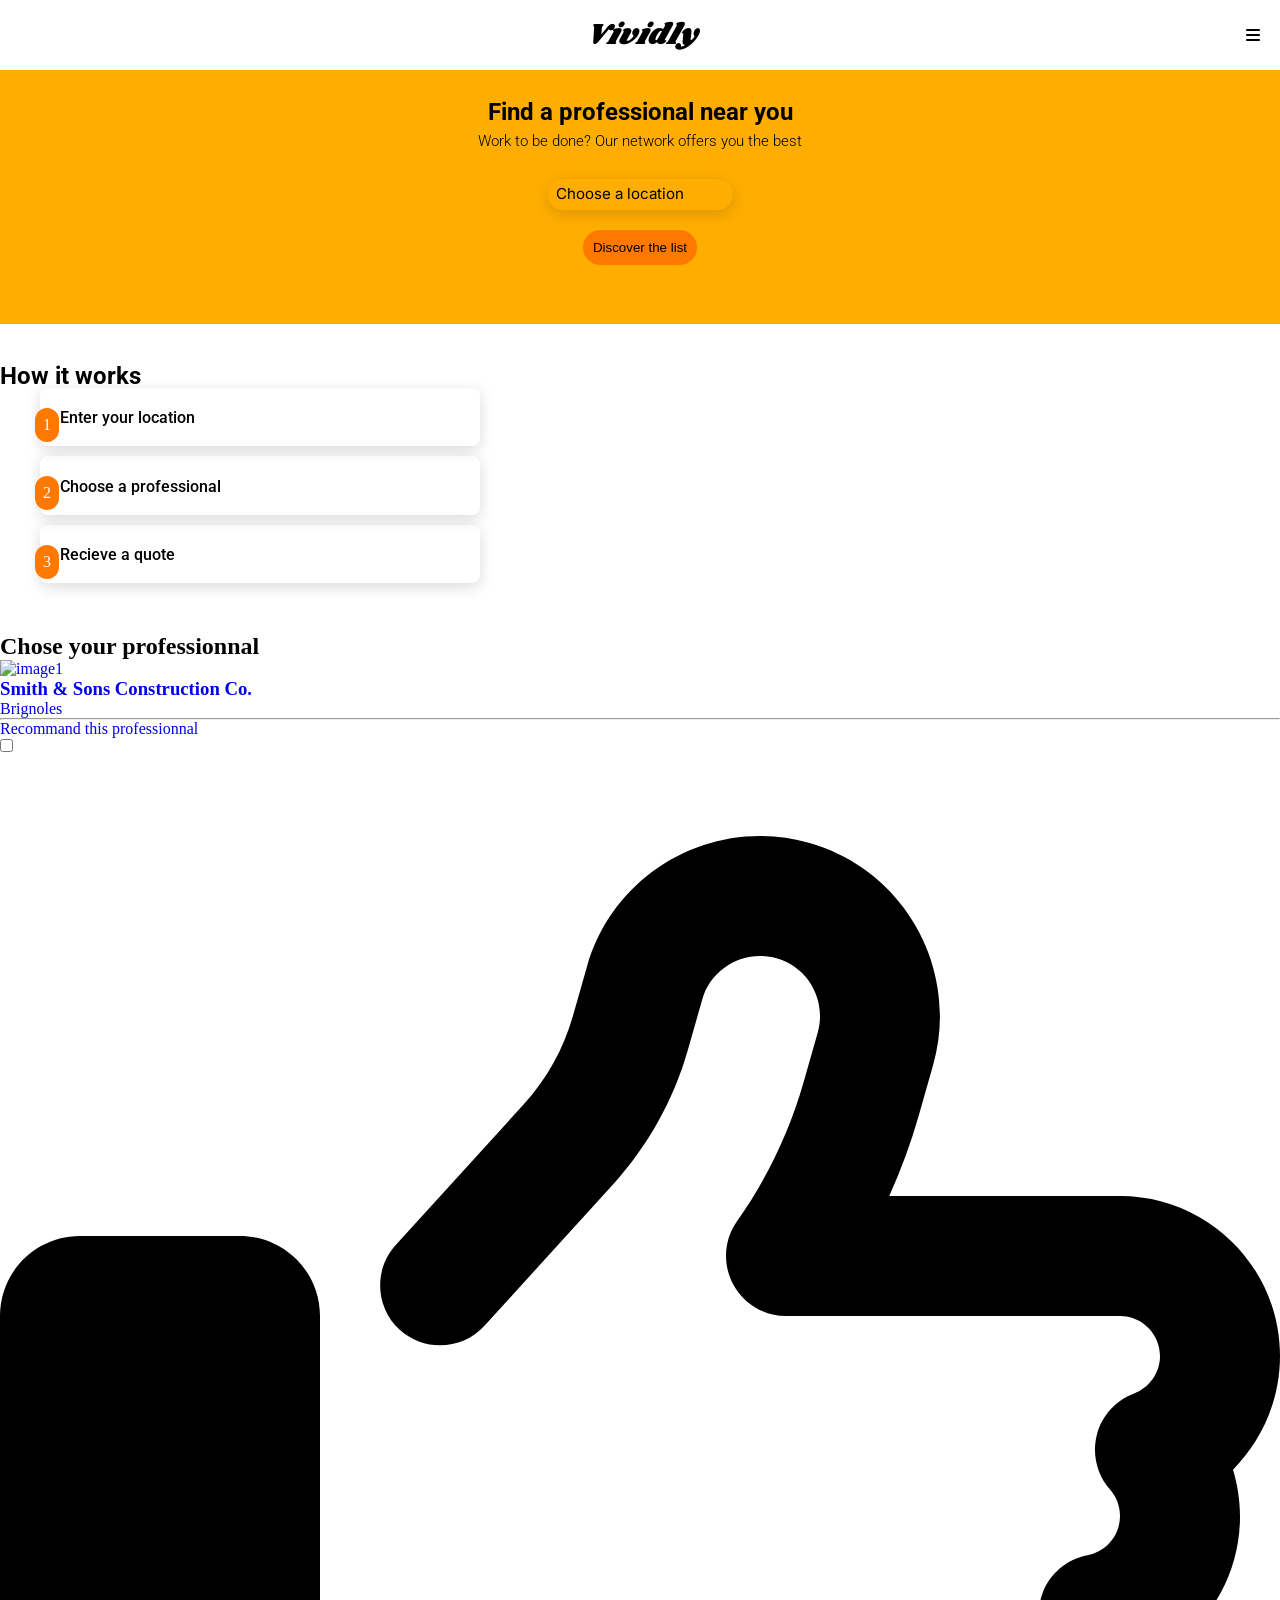
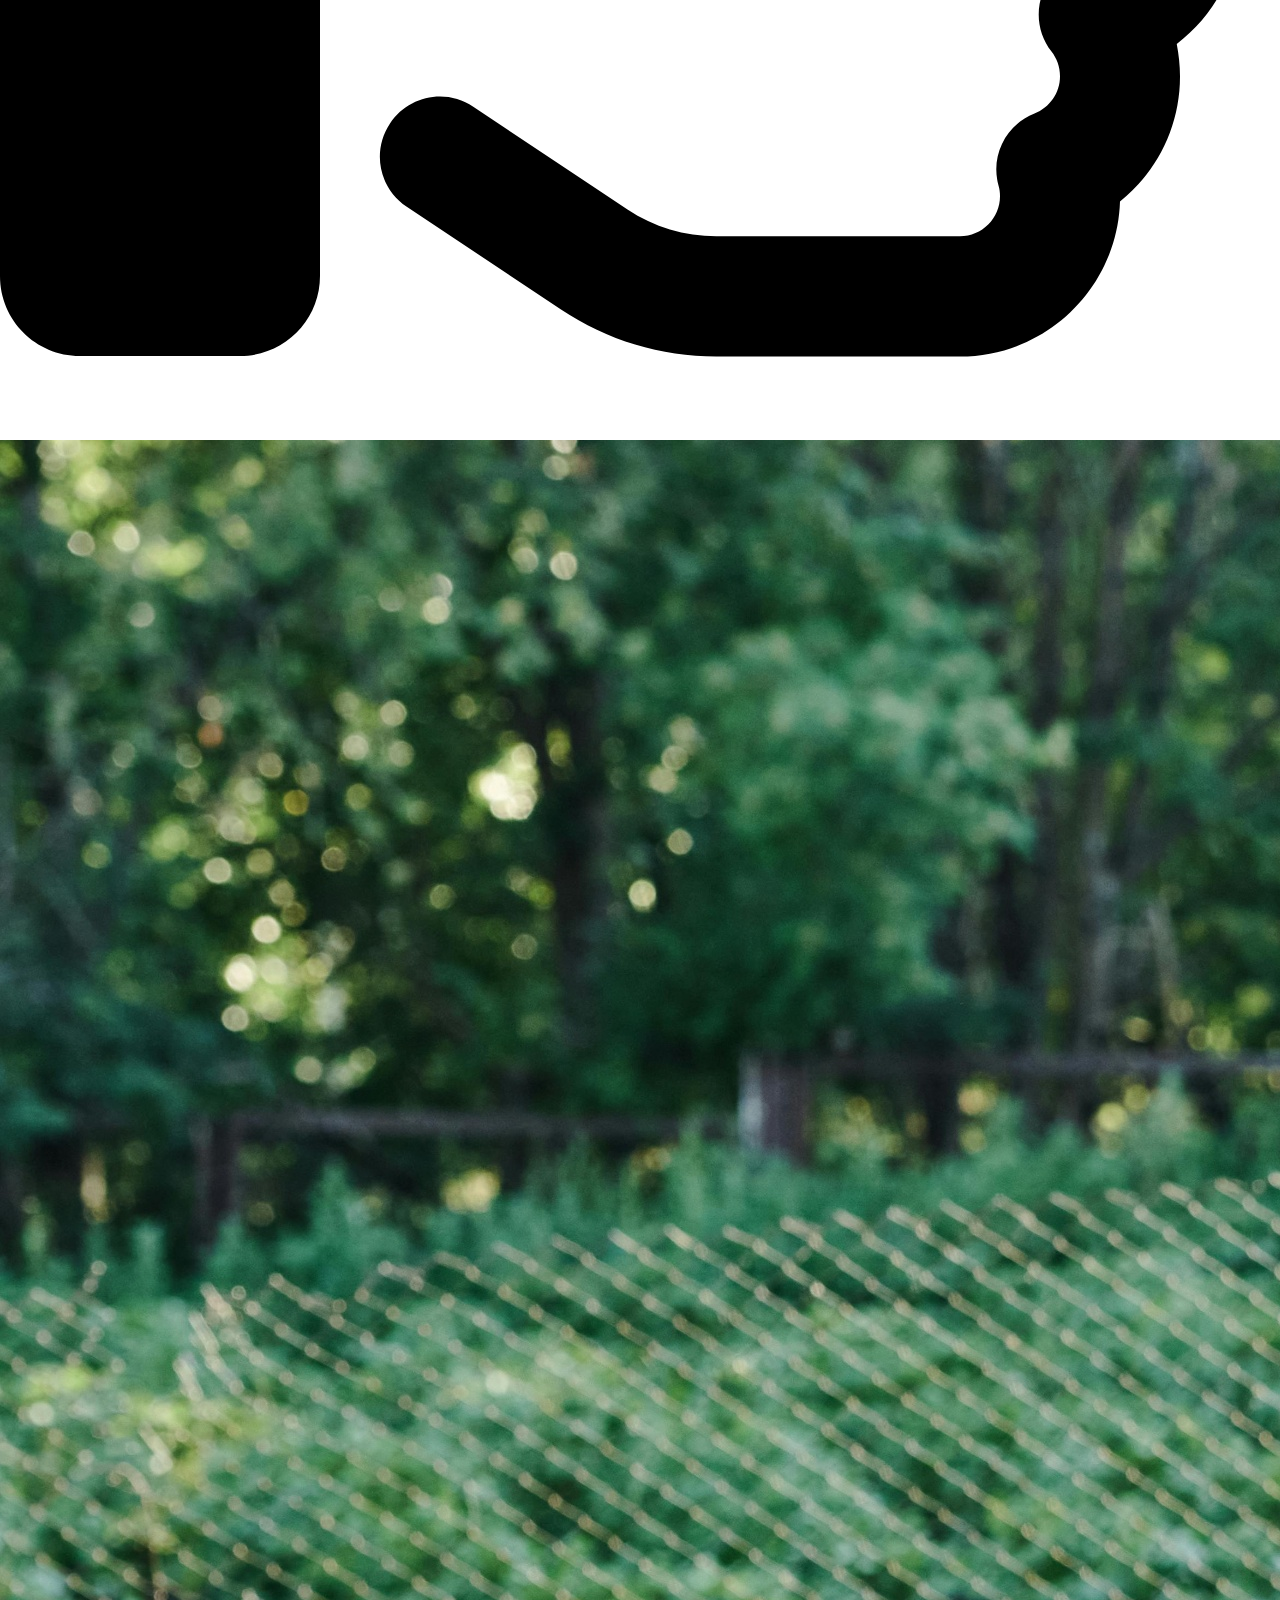
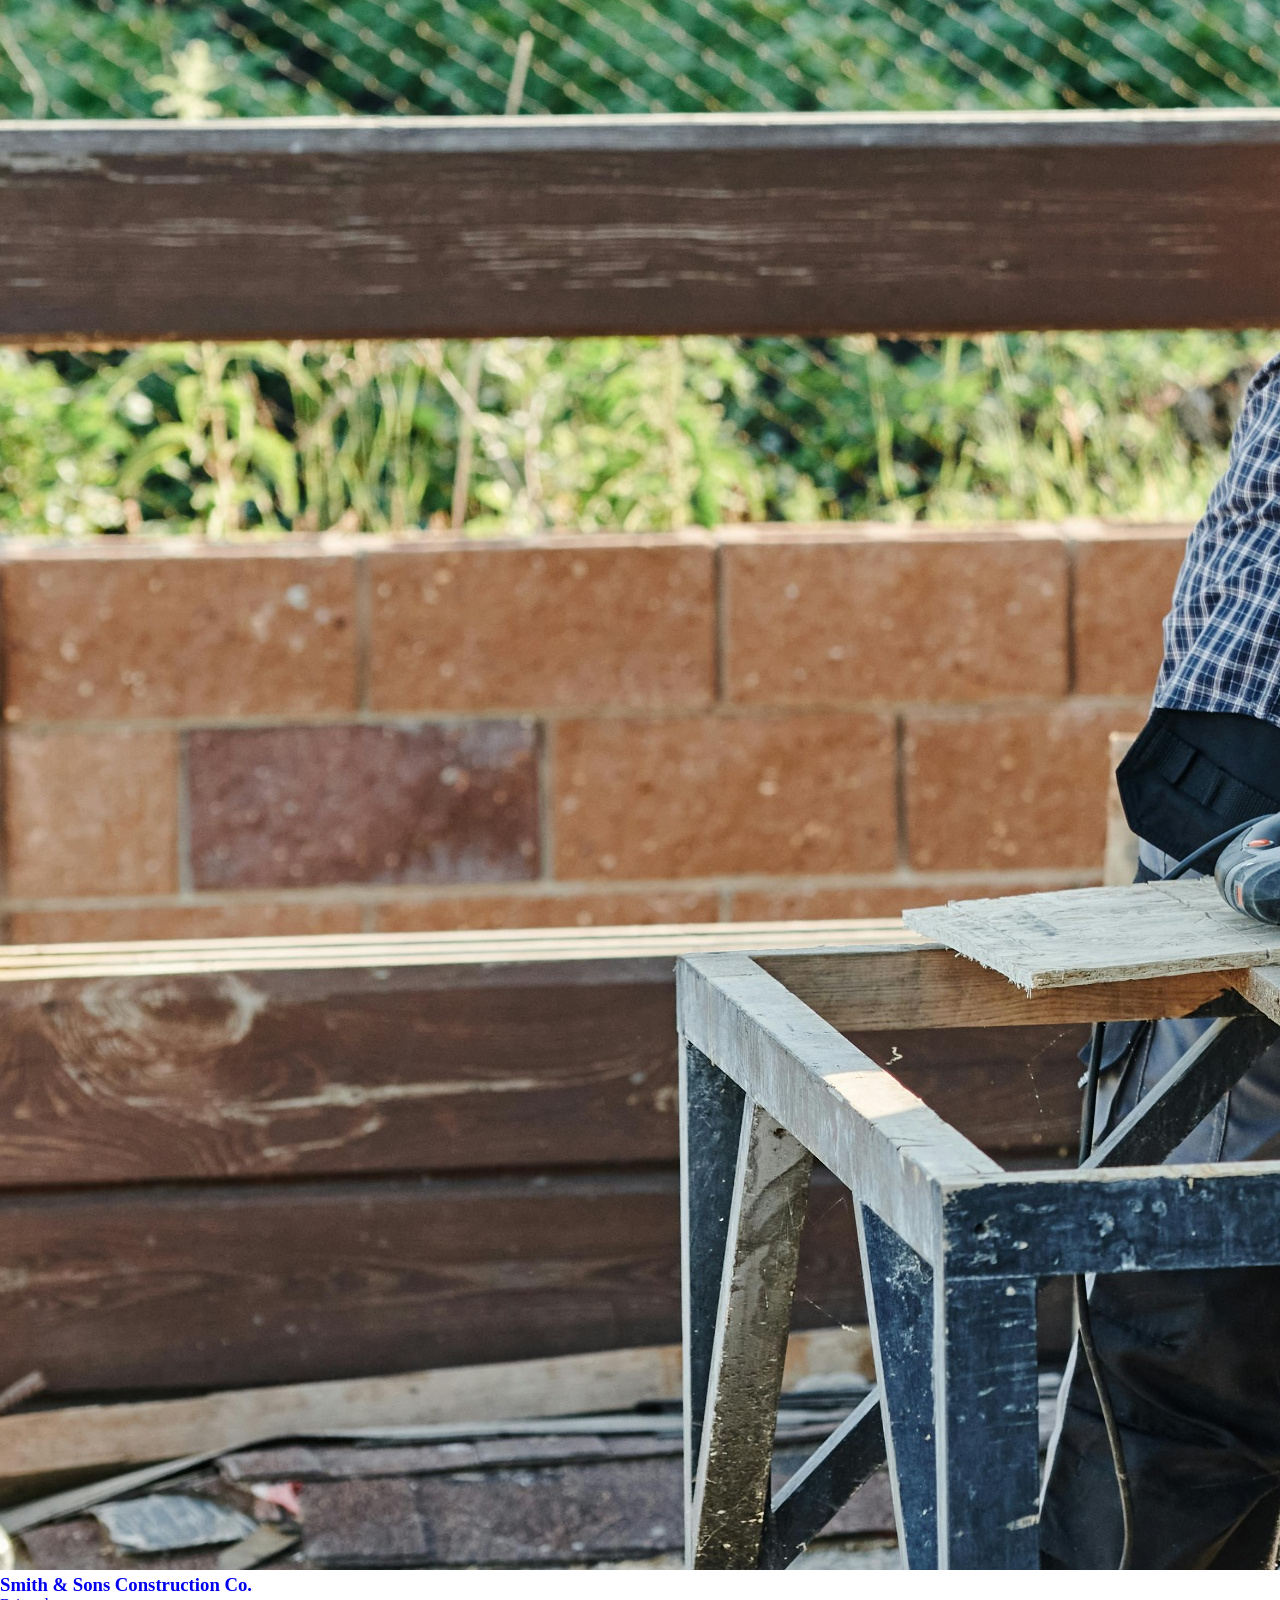
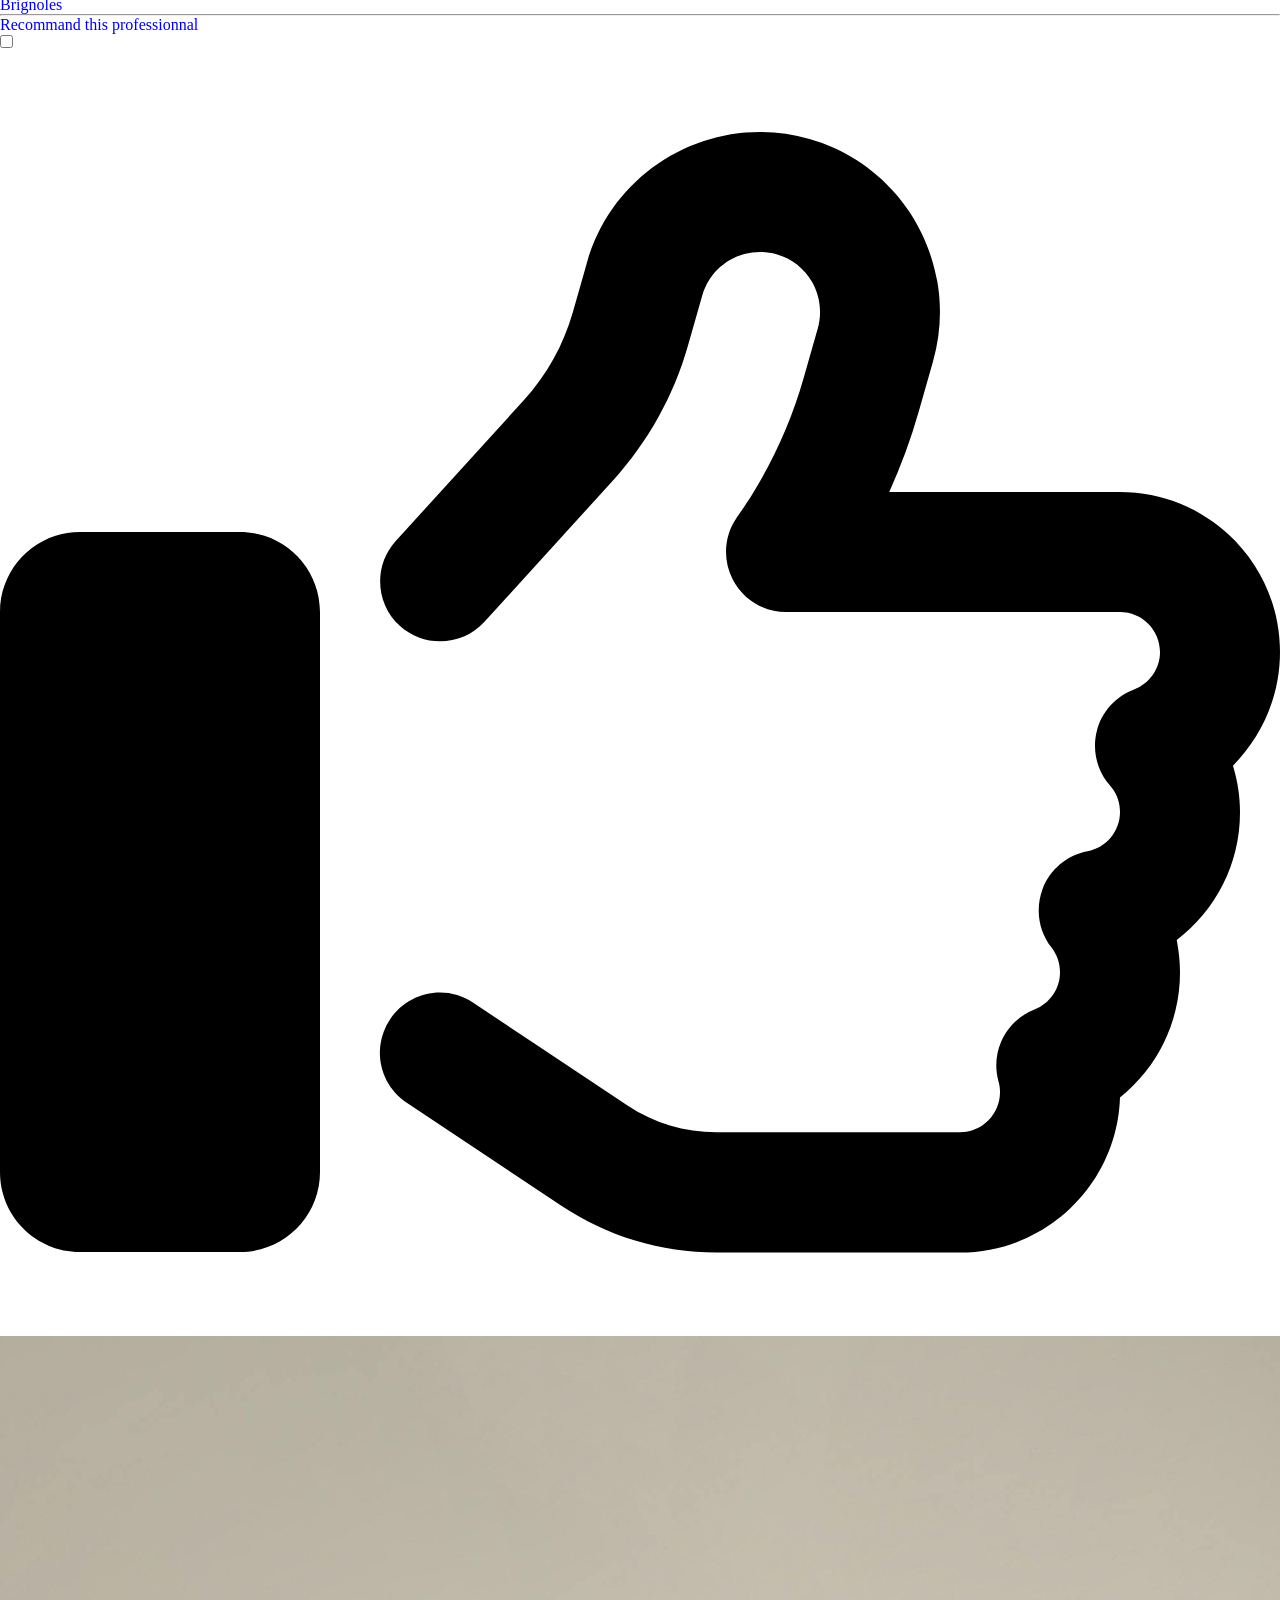
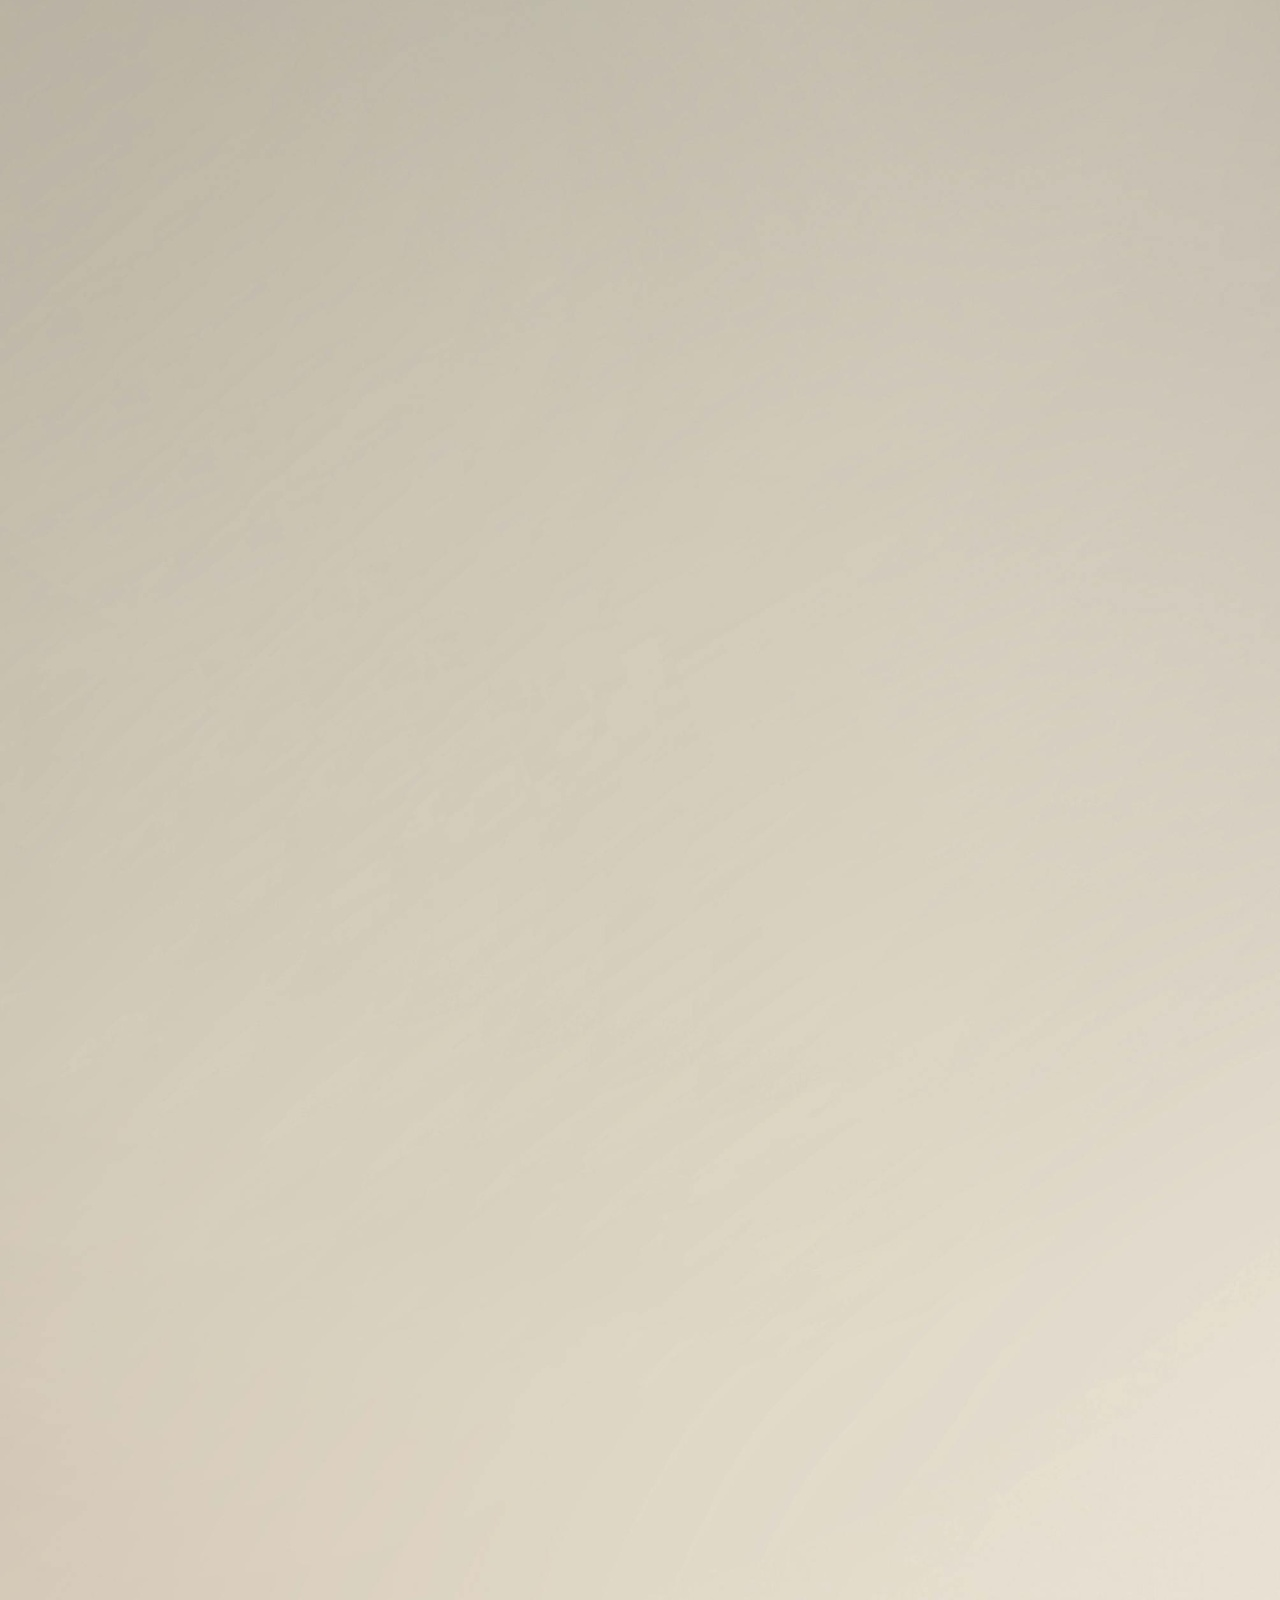
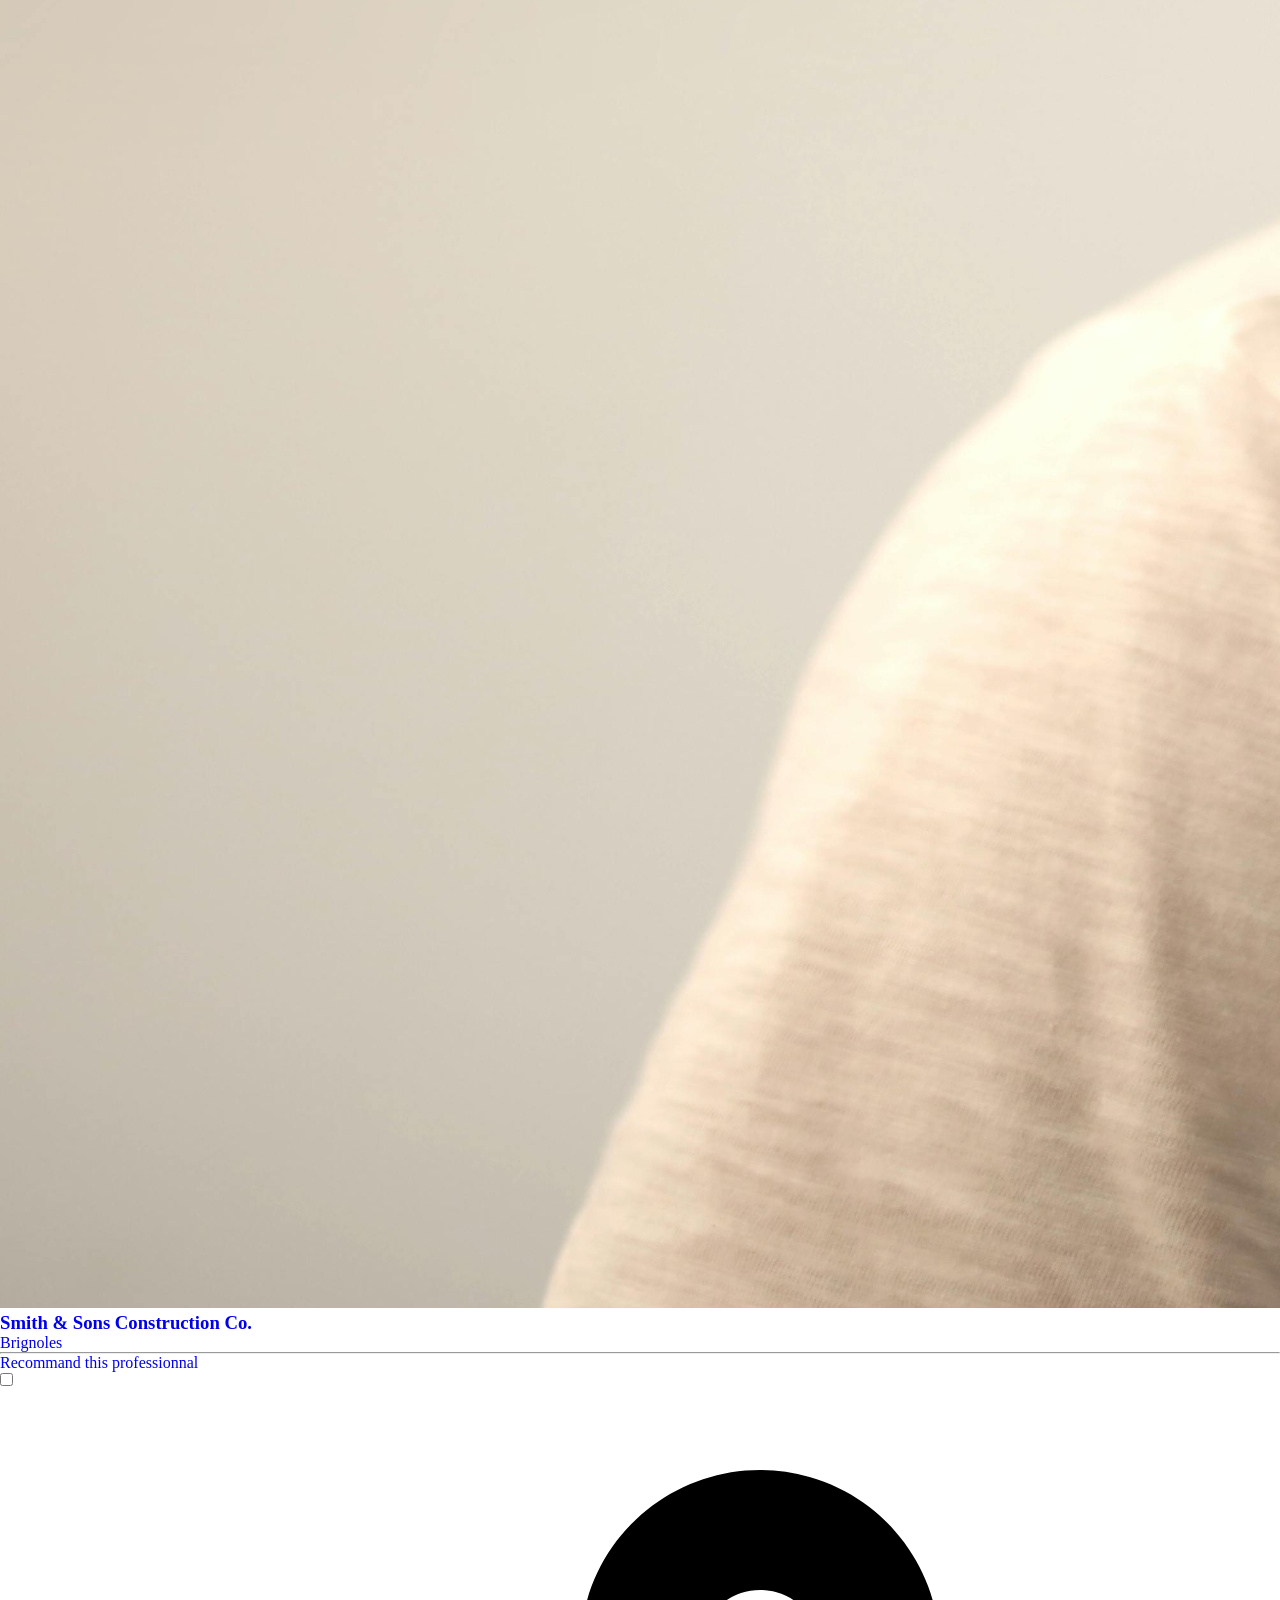
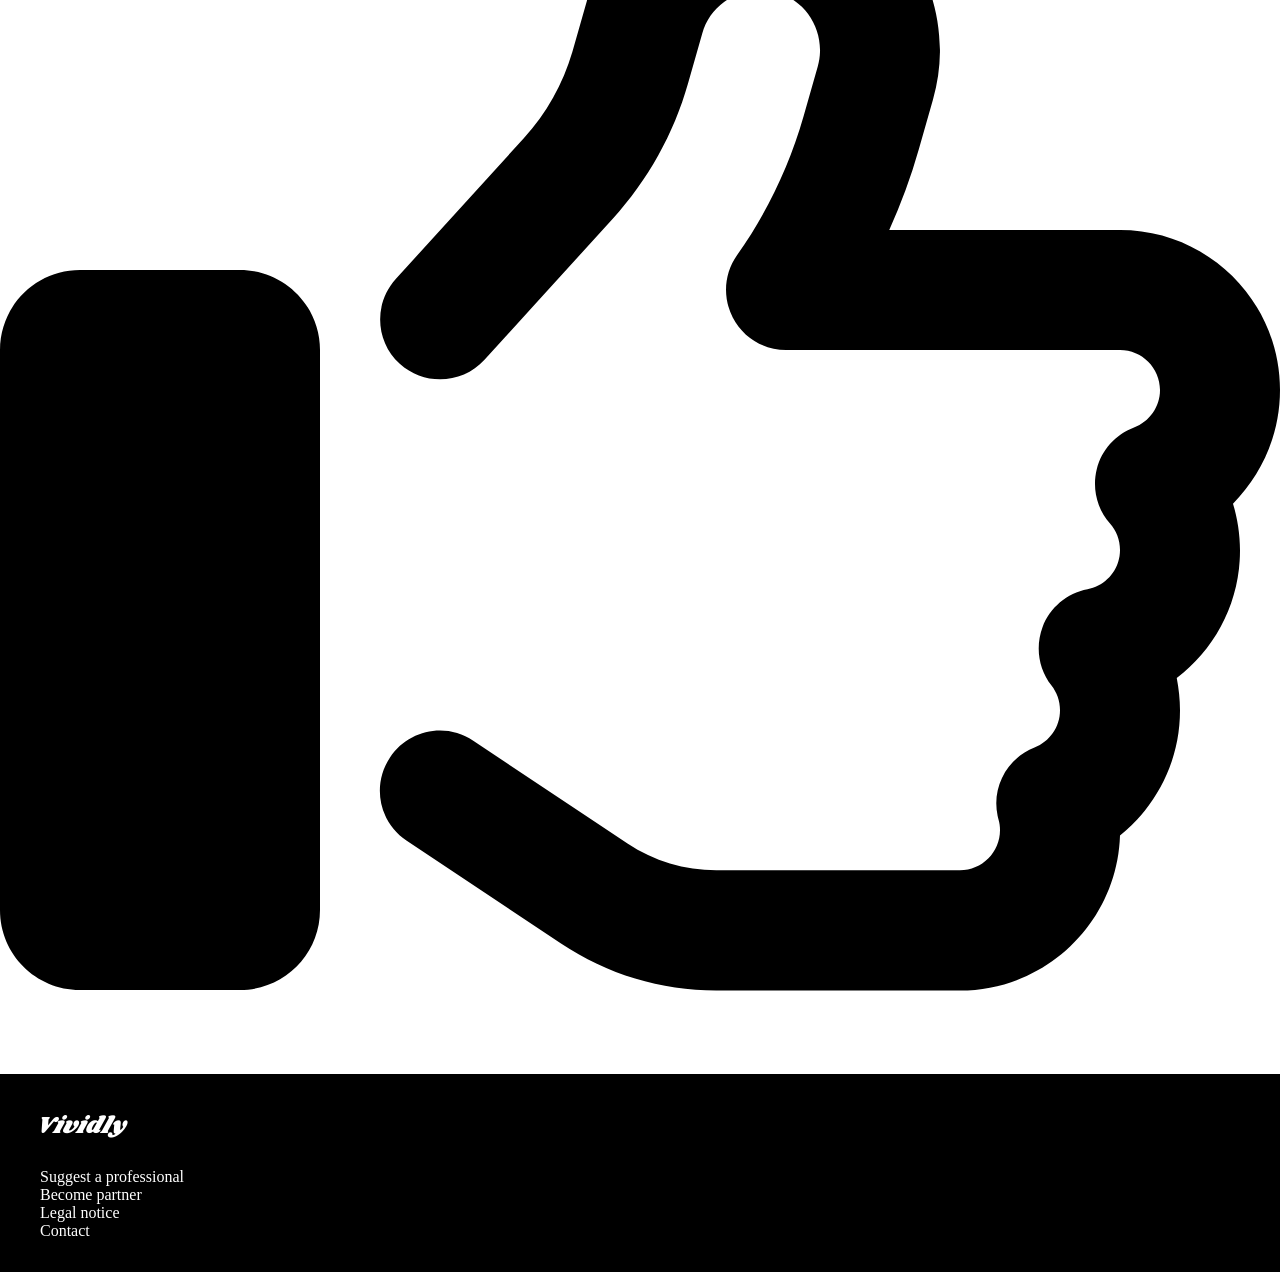
==== index.html @ f51388f3 "fix:sec3 like" ====
<!DOCTYPE html>
<html lang="en">
<head>
    <meta charset="UTF-8">
    <meta name="viewport" content="width=device-width, initial-scale=1.0">
    <title>Document</title>
    <link rel="stylesheet" href="css/style.css">
    <link rel="preconnect" href="https://fonts.googleapis.com">
    <link rel="preconnect" href="https://fonts.gstatic.com" crossorigin>
    <link href="https://fonts.googleapis.com/css2?family=Montserrat:ital,wght@0,100..900;1,100..900&family=Open+Sans:ital,wght@0,300..800;1,300..800&family=Shrikhand&family=Zen+Dots&display=swap" rel="stylesheet">
    <link rel="preconnect" href="https://fonts.googleapis.com">
    <link rel="preconnect" href="https://fonts.gstatic.com" crossorigin>
    <link href="https://fonts.googleapis.com/css2?family=Montserrat:ital,wght@0,100..900;1,100..900&family=Open+Sans:ital,wght@0,300..800;1,300..800&family=Roboto:ital,wght@0,100..900;1,100..900&family=Shrikhand&family=Zen+Dots&display=swap" rel="stylesheet">
    <link rel="preconnect" href="https://fonts.googleapis.com">
    <link rel="preconnect" href="https://fonts.gstatic.com" crossorigin>
    <link href="https://fonts.googleapis.com/css2?family=Inter:ital,opsz,wght@0,14..32,100..900;1,14..32,100..900&family=Montserrat:ital,wght@0,100..900;1,100..900&family=Open+Sans:ital,wght@0,300..800;1,300..800&family=Roboto:ital,wght@0,100..900;1,100..900&family=Shrikhand&family=Zen+Dots&display=swap" rel="stylesheet">
    <link rel="stylesheet" href="https://cdnjs.cloudflare.com/ajax/libs/font-awesome/6.5.0/css/all.min.css">
</head>
<body>
    <header>
        <i id="cookie" class="fa-solid fa-cookie"></i>
        <a href="/">
            <p class="header0">Vividly</p>
        </a>
        <i id="burgerMenu" class="fa-solid fa-bars"></i>
    </header>
    <main>
        <section id="section1">
            <div>
                <h2>Find a professional near you</h2>
                <p>Work to be done? Our network offers you the best</p>
                <form action="#">
                       <input type="text" placeholder="Choose a location">
                       <button type="submit">Discover the list</button>
                </form>
            </div>
        </section>
        <section id="section2">
            <h2>How it works</h2>
            <ul>
                <li><span><p>1</p></span> <a href="#"> Enter your location</a></li>             
                <li><span><p>2</p></span> <a href="#"> Choose a professional</a></li>
                <li><span><p>3</p></span> <a href="#"> Recieve a quote</a></li>
            </ul>

        </section>
        <section id="section3">
            <h2>Chose your professionnal</h2>
            <article>
                <a href="#">
                <img src="img/img1sec2.jpg" alt="image1">
                <h3>Smith & Sons Construction Co.</h3>
                <p>Brignoles</p>
                <hr>
                <form action="#">
                    <p>Recommand this professionnal</p>
                    <input type="checkbox" name="like" id="like">
                    <label for="like">
                        <img src="img/like1.svg" alt="like1">
                    </label>
                </form>
                </a>
            </article>
            <article>
                <a href="#">
                <img src="img/img2sec2.jpg" alt="image2">
                <h3>Smith & Sons Construction Co.</h3>
                <p>Brignoles</p>
                <hr>
                <form action="#">
                    <p>Recommand this professionnal</p>
                    <input type="checkbox" name="like" id="like">
                    <label for="like">
                        <img src="img/like1.svg" alt="like1">
                    </label>
                </form>
                </a>
            </article>
            <article>
                <a href="#">
                <img src="img/img3sec2.jpg" alt="image3">
                <h3>Smith & Sons Construction Co.</h3>
                <p>Brignoles</p>
                <hr>
                <form action="#">
                    <p>Recommand this professionnal</p>
                    <input type="checkbox" name="like" id="like">
                    <label for="like">
                        <img src="img/like1.svg" alt="like1">
                    </label>
                </form>

                </a>

            </article>


        </section>

    </main>
    <footer>
        <div>    
            <h2 class="header1">Vividly</h2>
            <ul>
               <li><a href="#">Suggest a professional</a></li>
               <li><a href="#">Become partner</a></li>
               <li><a href="#">Legal notice</a></li>
               <li><a href="#">Contact</a></li>
            </ul>
        </div>
    </footer>

</body>
</html>
---- css/style.css ----
*{
    margin: 0;
}
:root{
   ---color1: #252525 ;
   ---color2: #ff7800 ;
   ---color3:#ffae00 ;
   ---color4:#000;
   ---color5:#fff;
}
body{
    max-width:1440px ;
    margin: auto;
}

a{
    text-decoration: none;
}
a:hover{
    transition: all 0.5s ease-in-out;
    color: var(---color2);
    box-shadow: 0 0 4px rgba(0, 0, 0, 0.15);
}
li{
    list-style: none;
}
button{
    align-items: center;
    background-color:var(---color2);
    border-radius: 20px;
    padding: 10px;
    border-style: none;
    display: block;
    width: fit-content;
    justify-self: center;
    margin-top: 20px;
}

/* HEADER */
 header{
    display: flex;
    justify-content: space-between;
    gap: 50px;
    align-items: center;
    padding: 20px;
  
} 
 #cookie{
    color: white;
    cursor: default;
} 
.header0{
    font-family: "Shrikhand", sans-serif;
    font-weight: 400;
    font-style: Italic;
    font-size: 30px;
    line-height: 100%;
    letter-spacing: 0%;
    text-align: center;
    vertical-align: middle;
    list-style: none;
    text-align: center;
    color: var(---color4);

}

#burgerMenu{
    display: block;
}

/* SECTION 1 */
#section1{
    background-color: #ffae00;
    height: 254px;
}
#section1 div{
    padding: 30px 15px;
}
#section1 h2{
    font-family: "Roboto", sans-serif;
    font-weight: 700;
    font-style: Bold;
    font-size: 24px;
    line-height: 100%;
    letter-spacing: 0%;
    text-align: center;
    vertical-align: middle;

}
#section1 p{
    font-family: "Roboto", sans-serif;
    font-weight: 300;
    font-style: Light;
    font-size: 15px;
    line-height: 100%;
    letter-spacing: 0%;
    text-align: center;
    vertical-align: middle;
    padding-top: 10px;
    padding-bottom: 10px;

}
#section1 form{
    display: flex;
    flex-direction: column;
    align-items: center;
}
#section1 input{
    background-color:var(---color3);
    border-radius:20px ;
    border: 1px solid;
    box-shadow:0px 4px 15px rgba(0, 0, 0, 0.15);
    padding: 8px;
    border-style: none;
    max-width: 500px;
    justify-content: center;
    margin-top: 20px;
    width: stretch;
  
}
::placeholder{
    font-family: "Inter", sans-serif;
    font-size: 15.13px;
    line-height: 100%;
    letter-spacing: 0%;
    vertical-align: middle;
    color: var(---color4);
  

}

/* SECTION 2 */
#section2{
    width: 100%;
    max-width: 1440px;
    margin: auto;
    /* height: 271px; */
}
#section2 h2{
    font-family: "Roboto",sans-serif;
    font-weight: 700;
    font-style: Bold;
    font-size: 24px;
    line-height: 100%;
    letter-spacing: 0%;
    vertical-align: middle;
    padding-top: 40px;

}

#section2 li{
     max-width: 400px;
    margin-bottom: 10px;
    box-shadow:0px 4px 15px rgba(0, 0, 0, 0.15) ;
    border-style: none;
    border-radius: 8px;
    padding: 20px;
    width: 100%;
}
#section2 ul{
      padding-bottom: 40px;
}
#section2 a{
    position: relative;
    border-color: var(---color5);
    color: var(---color4);
    font-family: "Roboto",sans-serif;
    font-weight: 500;
    font-style: Medium;
    font-size: 16px;
    line-height: 100%;
    letter-spacing: 0%;
    vertical-align: middle;

} 
#section2 span{
    position: absolute;
    border-radius: 12.02px;
    border-color: var(---color2);
    background-color: var(---color2);
    color: var(---color5);
    left: 35px;
    padding: 8px;
    font-size: 16px;
}

/* FOOTER */
footer{
    margin: auto;
    background-color: var(---color4);
    height: 198px;

}
footer div{
    align-items: center;
    padding-top: 40px;
}
.header1{
   font-family: "Shrikhand",sans-serif;
    font-weight: 400;
    font-style: Italic;
    font-size: 24px;
    line-height: 100%;
    letter-spacing: 0%;
    vertical-align: middle;
    color: var(---color5);
    padding-left: 35px;
    padding-bottom: 30px;
}
footer div ul li{
    list-style: none;

}

footer div ul li a {
    text-decoration: none;
    color: var(---color5);
    
}
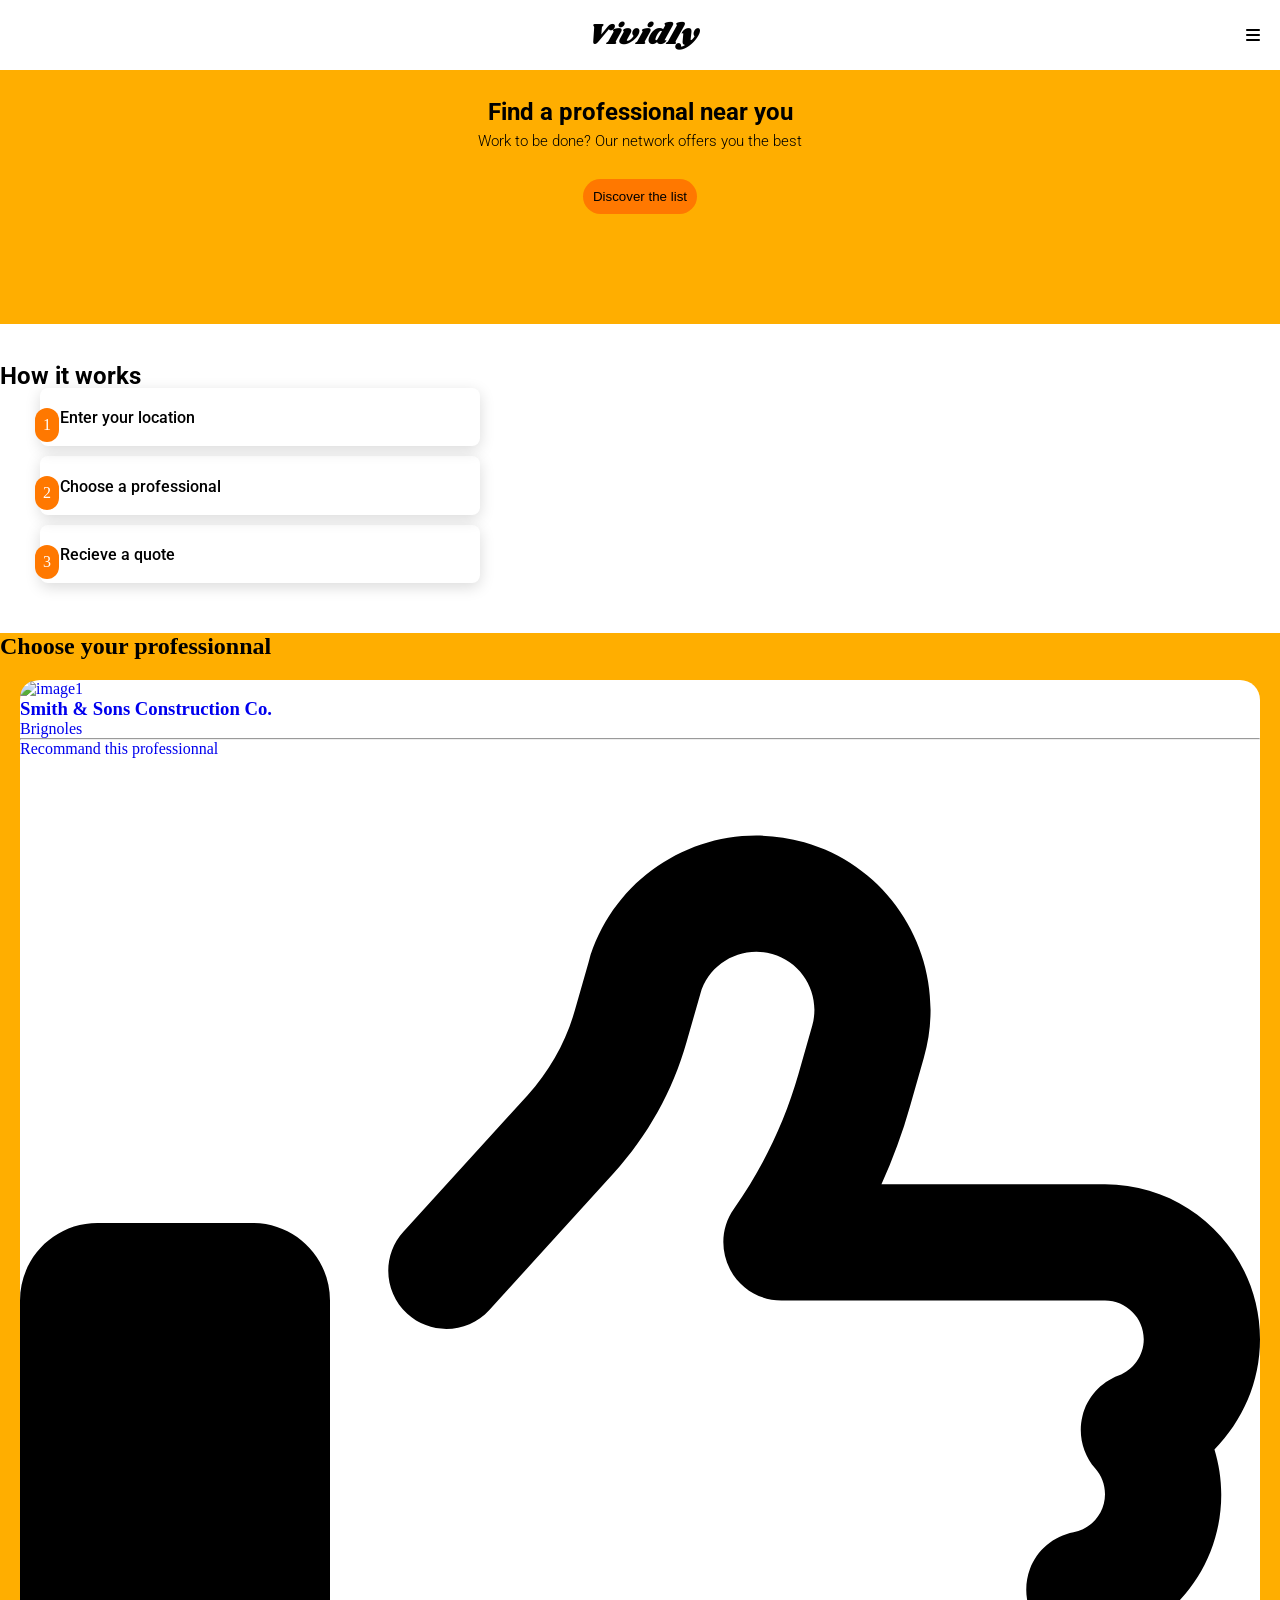
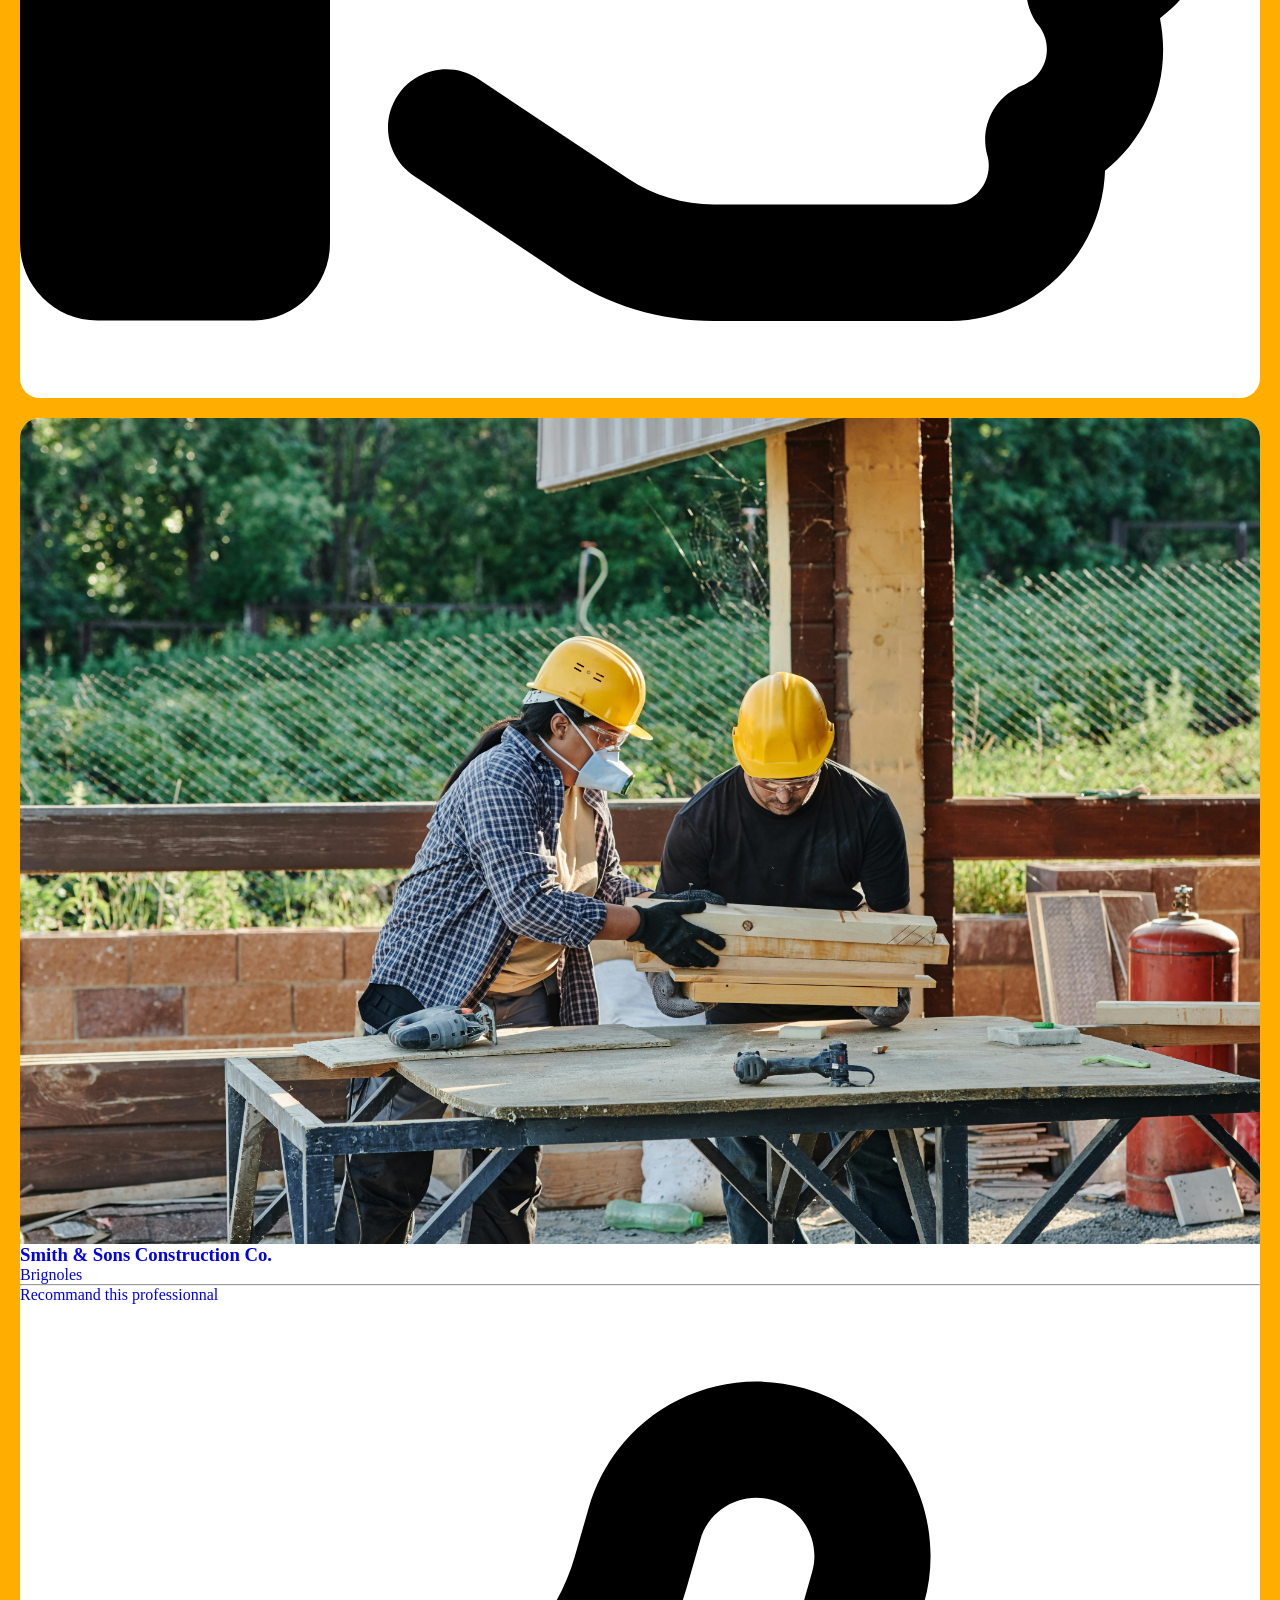
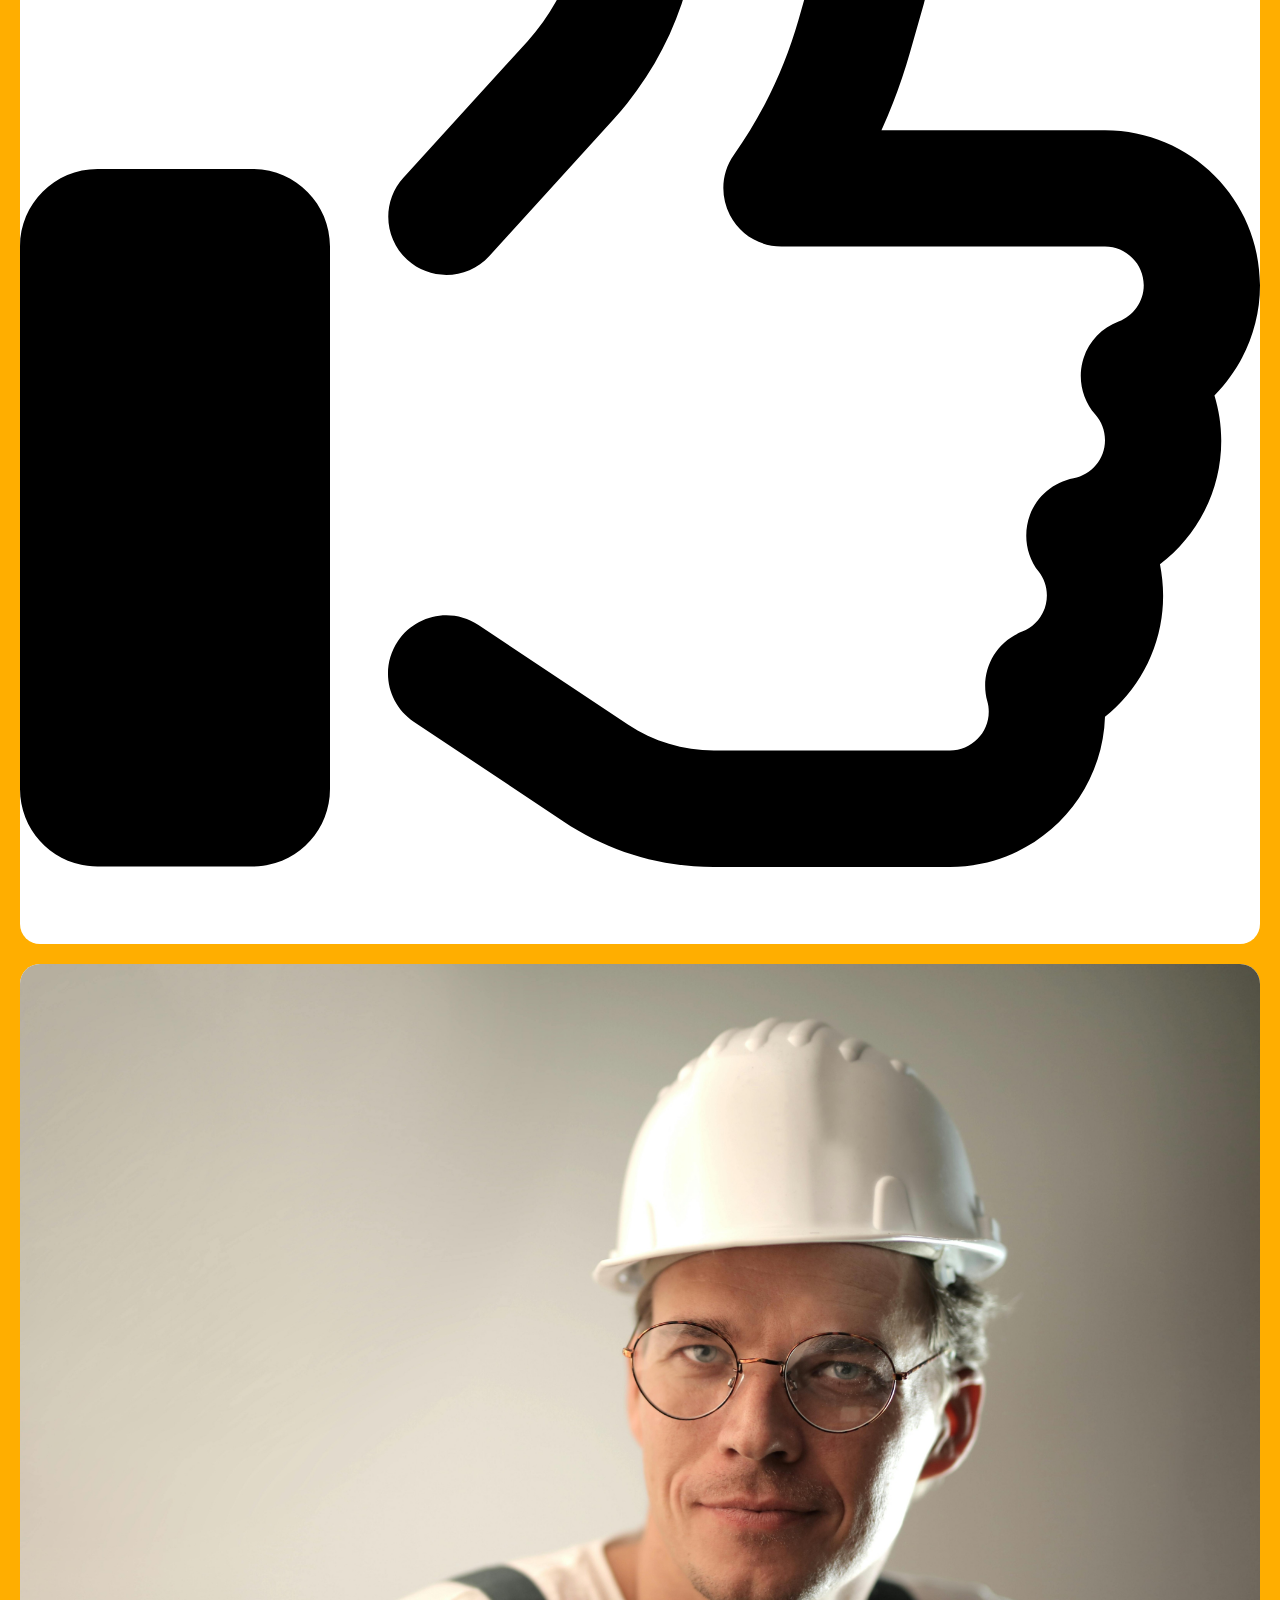
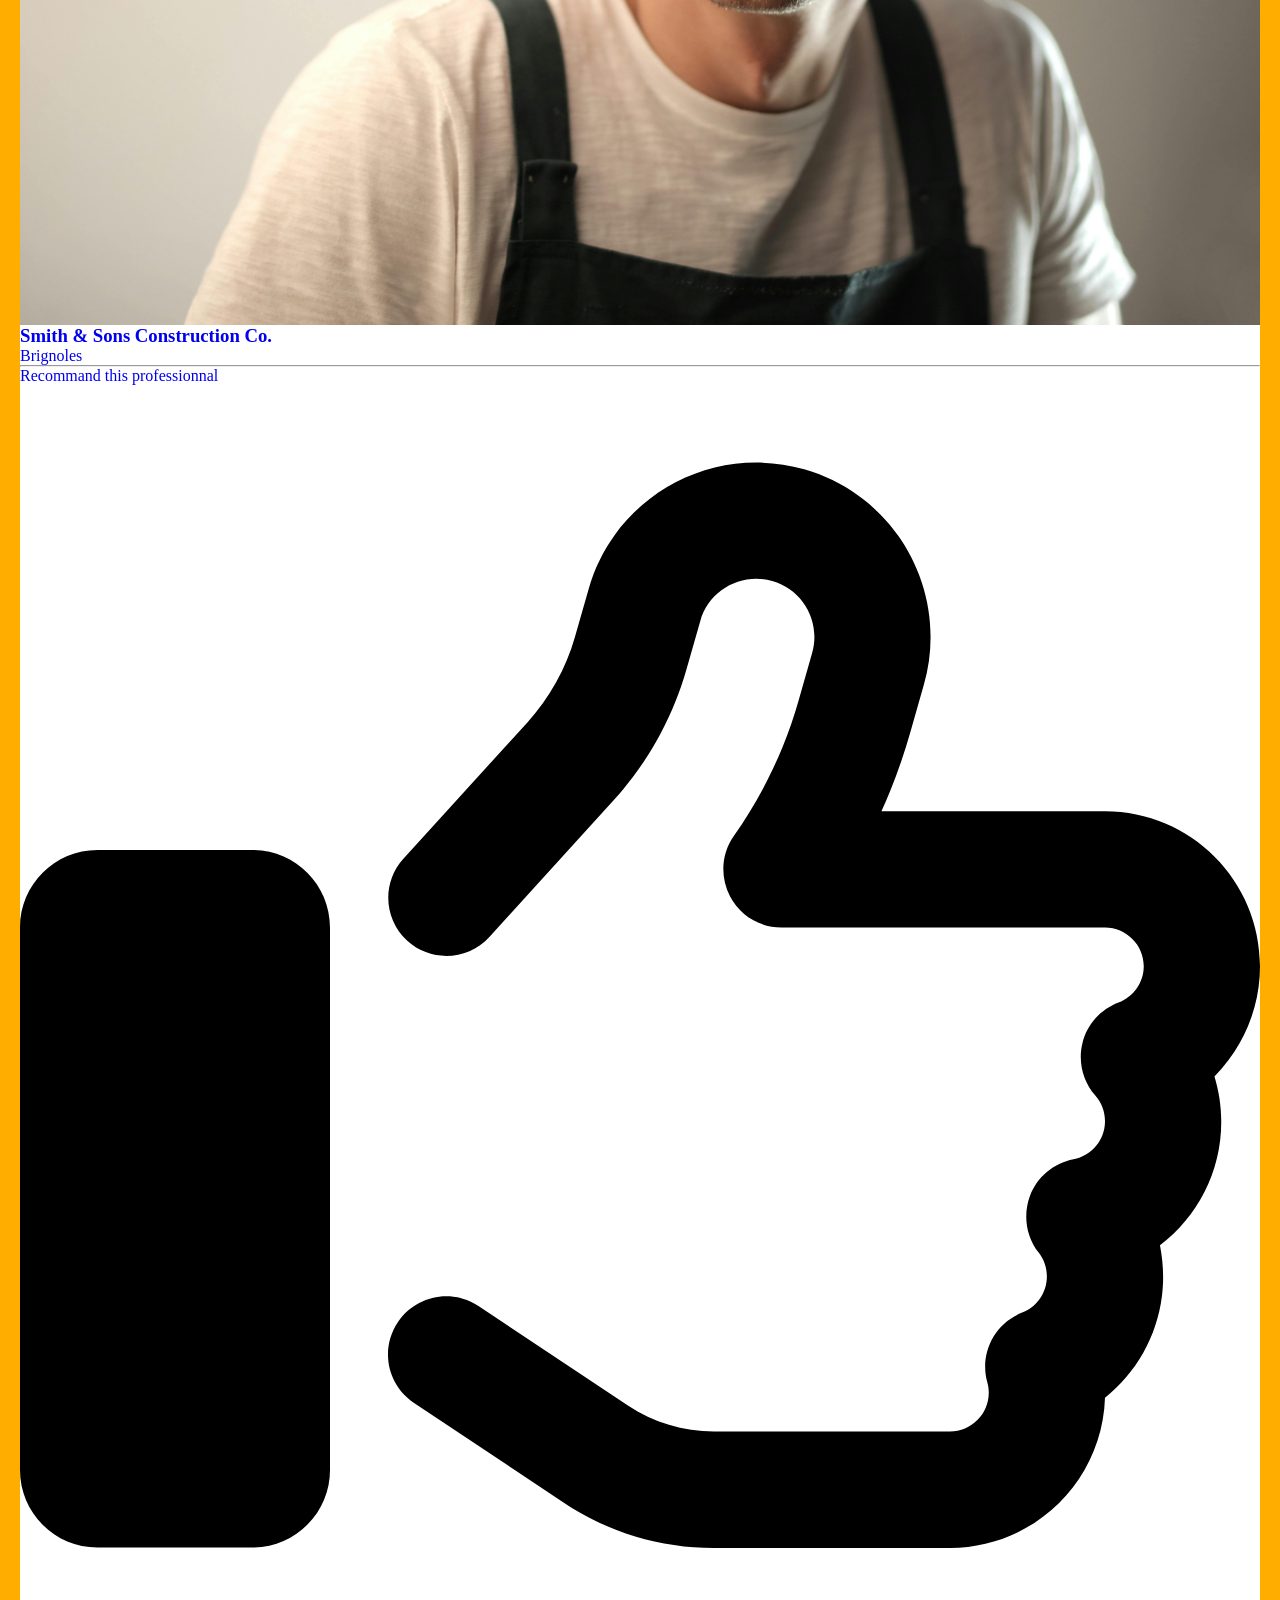
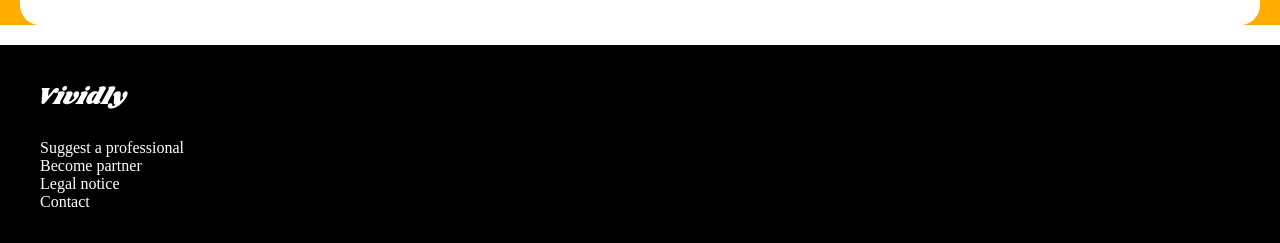
==== commit 5c59d834: "fix: like" ====
--- a/index.html
+++ b/index.html
@@ -45,50 +45,57 @@
 
         </section>
         <section id="section3">
-            <h2>Chose your professionnal</h2>
+            <h2>Choose your professionnal</h2>
             <article>
                 <a href="#">
                 <img src="img/img1sec2.jpg" alt="image1">
-                <h3>Smith & Sons Construction Co.</h3>
-                <p>Brignoles</p>
-                <hr>
-                <form action="#">
-                    <p>Recommand this professionnal</p>
-                    <input type="checkbox" name="like" id="like">
-                    <label for="like">
-                        <img src="img/like1.svg" alt="like1">
-                    </label>
-                </form>
+                <div>
+                    <h3>Smith & Sons Construction Co.</h3>
+                    <p>Brignoles</p>
+                    <hr>
+                    <form action="#">
+                        <p>Recommand this professionnal</p>
+                        <input type="checkbox" name="like" id="like">
+                        <label for="like">
+                            <img src="img/like1.svg" alt="like1">
+                        </label>
+                    </form>
+
+                </div>
                 </a>
             </article>
             <article>
                 <a href="#">
                 <img src="img/img2sec2.jpg" alt="image2">
-                <h3>Smith & Sons Construction Co.</h3>
-                <p>Brignoles</p>
-                <hr>
-                <form action="#">
-                    <p>Recommand this professionnal</p>
-                    <input type="checkbox" name="like" id="like">
-                    <label for="like">
-                        <img src="img/like1.svg" alt="like1">
-                    </label>
-                </form>
+                <div>
+                    <h3>Smith & Sons Construction Co.</h3>
+                    <p>Brignoles</p>
+                    <hr>
+                    <form action="#">
+                        <p>Recommand this professionnal</p>
+                        <input type="checkbox" name="like" id="like">
+                        <label for="like">
+                            <img src="img/like1.svg" alt="like1">
+                        </label>
+                    </form>
+                </div>
                 </a>
             </article>
             <article>
                 <a href="#">
-                <img src="img/img3sec2.jpg" alt="image3">
-                <h3>Smith & Sons Construction Co.</h3>
-                <p>Brignoles</p>
-                <hr>
-                <form action="#">
-                    <p>Recommand this professionnal</p>
-                    <input type="checkbox" name="like" id="like">
-                    <label for="like">
-                        <img src="img/like1.svg" alt="like1">
-                    </label>
-                </form>
+                    <img src="img/img3sec2.jpg" alt="image3">
+                    <div>
+                        <h3>Smith & Sons Construction Co.</h3>
+                        <p>Brignoles</p>
+                        <hr>
+                        <form action="#">
+                            <p>Recommand this professionnal</p>
+                            <input type="checkbox" name="like" id="like">
+                            <label for="like">
+                                <img class="pouce" src="img/like1.svg" alt="like1">
+                            </label>
+                        </form>
+                    </div>
 
                 </a>
 
--- a/css/style.css
+++ b/css/style.css
@@ -184,6 +184,33 @@
     font-size: 16px;
 }
 
+/* SECTION 3 */
+#section3{
+    max-width: 1440px;
+    margin: auto;
+    background-color: var(---color3);
+}
+#section3 article{
+    border-radius: 20px;
+    height: auto;
+    background-color: var(---color5);
+    margin: 20px;
+}
+#section3 img{
+    width: 100%;
+    display: block; 
+    object-fit: cover;
+   border-top-left-radius: 20px;
+   border-top-right-radius:20px
+}
+input{
+    display: none;
+}
+.pouce{
+    width: 20%;
+    height: 20%;
+}
+
 /* FOOTER */
 footer{
     margin: auto;
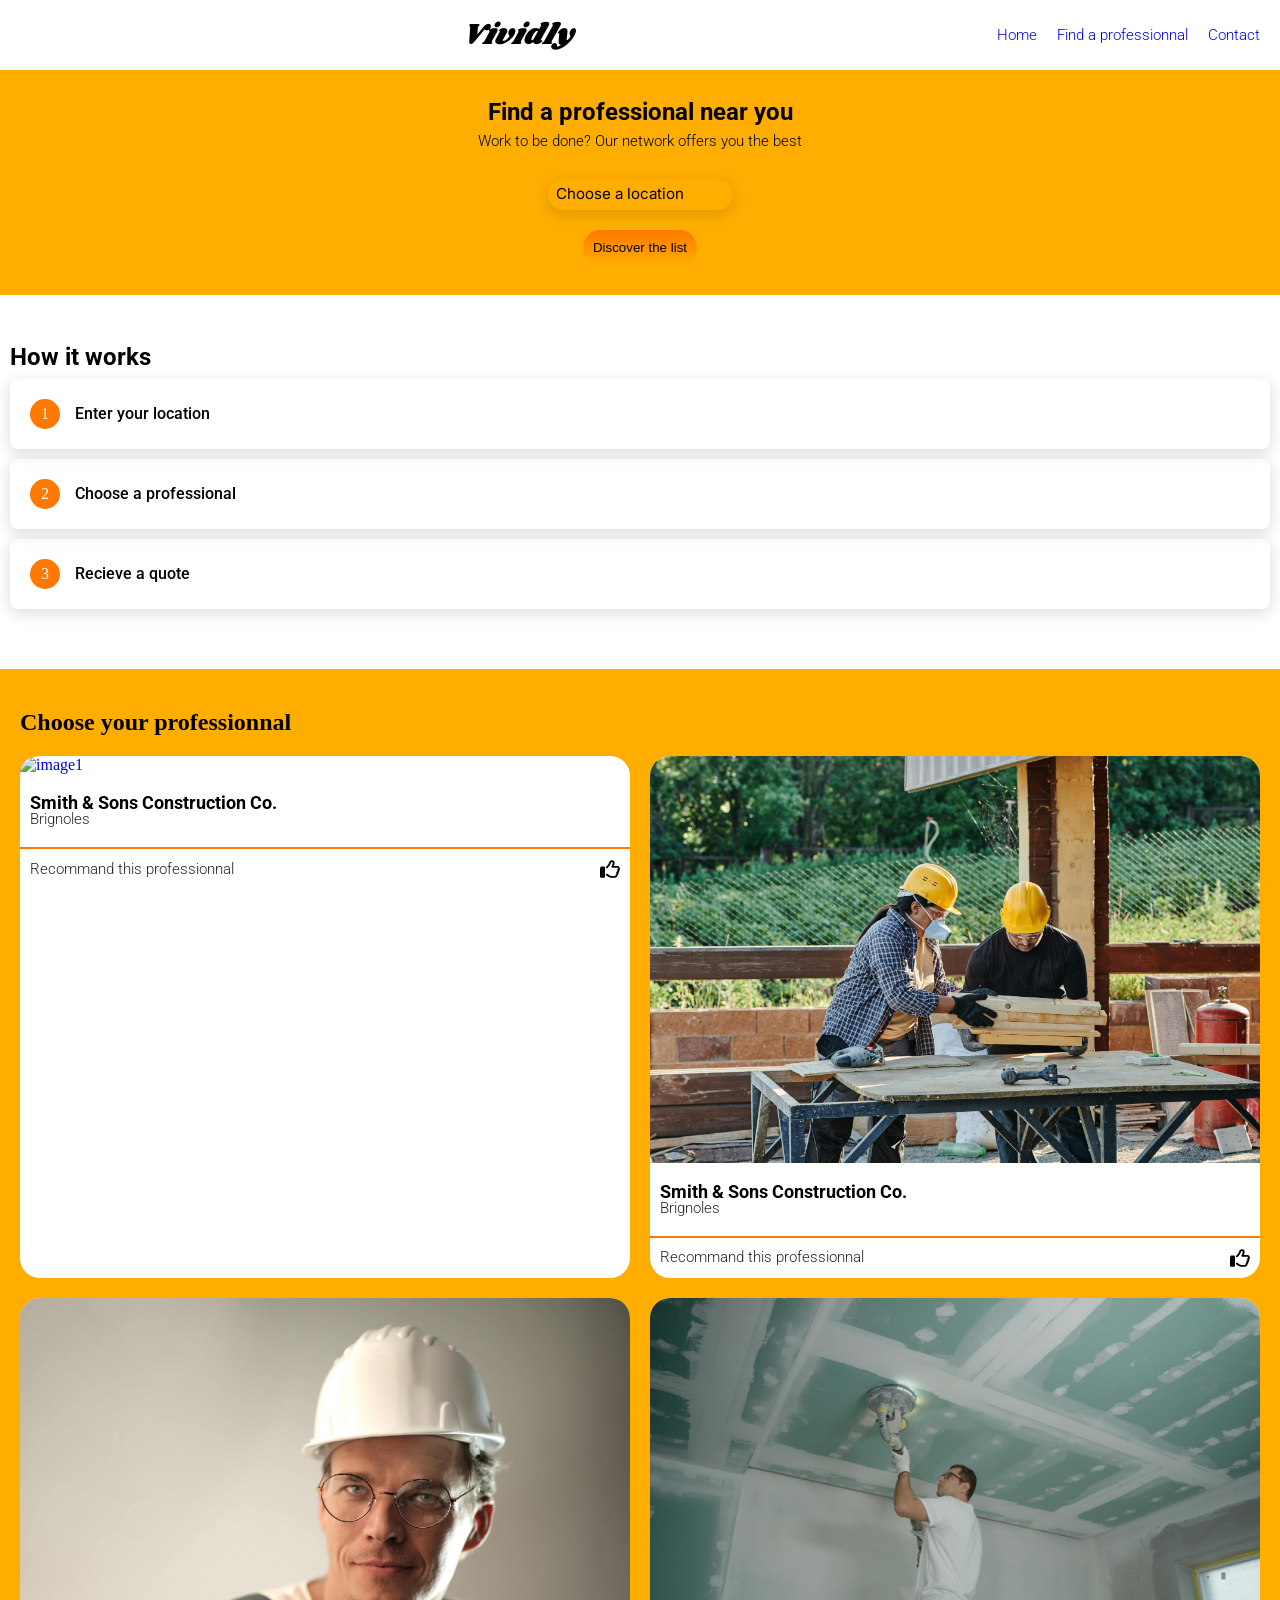
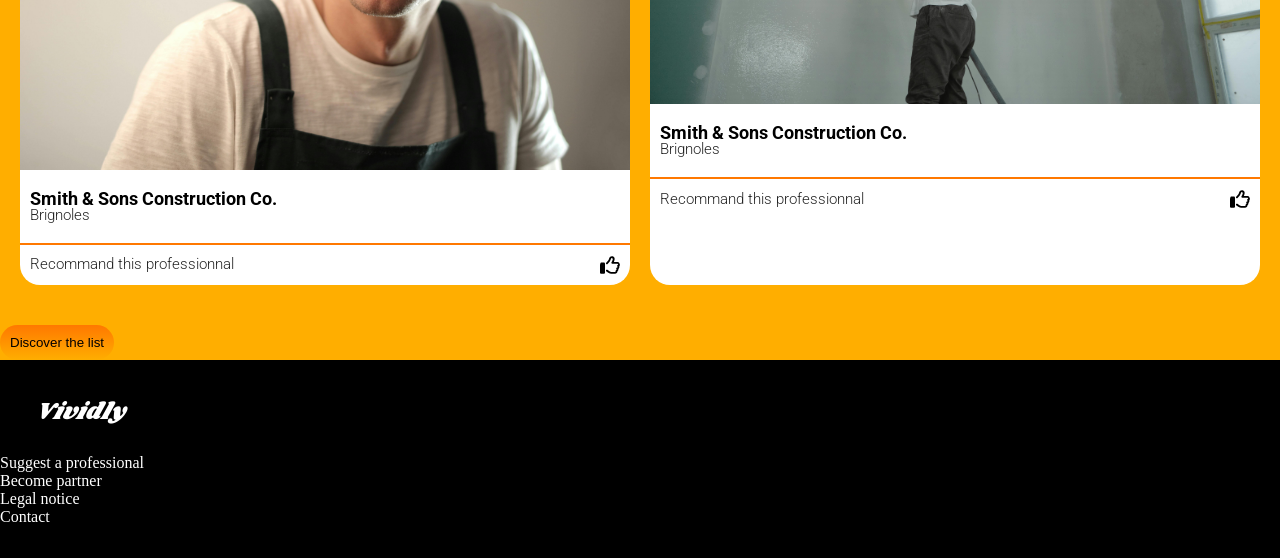
==== commit ca2139fe: "fix:nav" ====
--- a/index.html
+++ b/index.html
@@ -22,6 +22,13 @@
         <a href="/">
             <p class="header0">Vividly</p>
         </a>
+        <nav>
+            <ul>
+                <li><a href="#">Home</a></li>
+                 <li><a href="#">Find a professionnal</a></li>
+                  <li><a href="#">Contact</a></li>
+            </ul>
+        </nav>
         <i id="burgerMenu" class="fa-solid fa-bars"></i>
     </header>
     <main>
@@ -38,71 +45,101 @@
         <section id="section2">
             <h2>How it works</h2>
             <ul>
-                <li><span><p>1</p></span> <a href="#"> Enter your location</a></li>             
-                <li><span><p>2</p></span> <a href="#"> Choose a professional</a></li>
-                <li><span><p>3</p></span> <a href="#"> Recieve a quote</a></li>
+                <li>
+                    <span>1</span>
+                    <a href="#">Enter your location</a>
+                </li>
+                <li>
+                    <span>2</span>
+                    <a href="#">Choose a professional</a>
+                </li>          
+                <li>
+                    <span>3</span>
+                    <a href="#">Recieve a quote</a>
+                </li>                    
             </ul>
 
         </section>
-        <section id="section3">
-            <h2>Choose your professionnal</h2>
-            <article>
-                <a href="#">
-                <img src="img/img1sec2.jpg" alt="image1">
-                <div>
+      <section id="section3">
+    <h2>Choose your professionnal</h2>
+    <div id="div1">
+
+        <article>
+            <a href="#">
+                <img class="imagsec3" src="img/img1sec2.jpg" alt="image1">
+                <div class="div2">
                     <h3>Smith & Sons Construction Co.</h3>
                     <p>Brignoles</p>
-                    <hr>
-                    <form action="#">
-                        <p>Recommand this professionnal</p>
-                        <input type="checkbox" name="like" id="like">
-                        <label for="like">
-                            <img src="img/like1.svg" alt="like1">
-                        </label>
-                    </form>
-
                 </div>
-                </a>
-            </article>
-            <article>
-                <a href="#">
-                <img src="img/img2sec2.jpg" alt="image2">
-                <div>
+            </a>
+            <hr>
+            <form action="#">
+                <p>Recommand this professionnal</p>
+                <input type="checkbox" id="like1" class="like">
+                <label for="like1">
+                    <img src="img/like1.svg" alt="like">
+                </label>
+            </form>
+        </article>
+    
+        <article>
+            <a href="#">
+                <img class="imagsec3" src="img/img2sec2.jpg" alt="image2">
+                <div class="div2">
                     <h3>Smith & Sons Construction Co.</h3>
                     <p>Brignoles</p>
-                    <hr>
-                    <form action="#">
-                        <p>Recommand this professionnal</p>
-                        <input type="checkbox" name="like" id="like">
-                        <label for="like">
-                            <img src="img/like1.svg" alt="like1">
-                        </label>
-                    </form>
                 </div>
-                </a>
-            </article>
-            <article>
-                <a href="#">
-                    <img src="img/img3sec2.jpg" alt="image3">
-                    <div>
-                        <h3>Smith & Sons Construction Co.</h3>
-                        <p>Brignoles</p>
-                        <hr>
-                        <form action="#">
-                            <p>Recommand this professionnal</p>
-                            <input type="checkbox" name="like" id="like">
-                            <label for="like">
-                                <img class="pouce" src="img/like1.svg" alt="like1">
-                            </label>
-                        </form>
-                    </div>
-
-                </a>
-
-            </article>
+            </a>
+            <hr>
+            <form action="#">
+                <p>Recommand this professionnal</p>
+                <input type="checkbox" id="like2" class="like">
+                <label for="like2">
+                    <img src="img/like1.svg" alt="like">
+                </label>
+            </form>
+        </article>
+    
+        <article>
+            <a href="#">
+                <img class="imagsec3" src="img/img3sec2.jpg" alt="image3">
+                <div class="div2">
+                    <h3>Smith & Sons Construction Co.</h3>
+                    <p>Brignoles</p>
+                </div>
+            </a>
+            <hr>
+            <form action="#">
+                <p>Recommand this professionnal</p>
+                <input type="checkbox" id="like3" class="like">
+                <label for="like3">
+                    <img src="img/like1.svg" alt="like">
+                </label>
+            </form>
+        </article>
+        
+        <article>
+            <a href="#">
+                <img class="imagsec3" src="img/constructeur4.jpg" alt="image3">
+                <div class="div2">
+                    <h3>Smith & Sons Construction Co.</h3>
+                    <p>Brignoles</p>
+                </div>
+            </a>
+            <hr>
+            <form action="#">
+                <p>Recommand this professionnal</p>
+                <input type="checkbox" id="like4" class="like">
+                <label for="like4">
+                    <img src="img/like1.svg" alt="like">
+                </label>
+            </form>
+        </article>
+    </div>
+     <button type="submit">Discover the list</button>
 
 
-        </section>
+</section>
 
     </main>
     <footer>
--- a/css/style.css
+++ b/css/style.css
@@ -1,12 +1,14 @@
 *{
     margin: 0;
+     padding: 0;
+    box-sizing: border-box;
 }
 :root{
-   ---color1: #252525 ;
-   ---color2: #ff7800 ;
-   ---color3:#ffae00 ;
-   ---color4:#000;
-   ---color5:#fff;
+   --color1: #252525 ;
+   --color2: #ff7800 ;
+   --color3:#ffae00 ;
+   --color4:#000;
+   --color5:#fff;
 }
 body{
     max-width:1440px ;
@@ -18,7 +20,7 @@
 }
 a:hover{
     transition: all 0.5s ease-in-out;
-    color: var(---color2);
+    color: var(--color2);
     box-shadow: 0 0 4px rgba(0, 0, 0, 0.15);
 }
 li{
@@ -26,7 +28,7 @@
 }
 button{
     align-items: center;
-    background-color:var(---color2);
+    background: linear-gradient(to bottom, var(--color2), var(--color3));
     border-radius: 20px;
     padding: 10px;
     border-style: none;
@@ -46,7 +48,7 @@
   
 } 
  #cookie{
-    color: white;
+    color: var(--color5);
     cursor: default;
 } 
 .header0{
@@ -55,23 +57,26 @@
     font-style: Italic;
     font-size: 30px;
     line-height: 100%;
-    letter-spacing: 0%;
+    letter-spacing: 0;
     text-align: center;
     vertical-align: middle;
     list-style: none;
     text-align: center;
-    color: var(---color4);
-
-}
-
+    color: var(--color4);
+
+}
 #burgerMenu{
     display: block;
 }
+nav{
+    display: none;
+    
+}
+
 
 /* SECTION 1 */
 #section1{
     background-color: #ffae00;
-    height: 254px;
 }
 #section1 div{
     padding: 30px 15px;
@@ -79,10 +84,9 @@
 #section1 h2{
     font-family: "Roboto", sans-serif;
     font-weight: 700;
-    font-style: Bold;
     font-size: 24px;
     line-height: 100%;
-    letter-spacing: 0%;
+    letter-spacing: 0;
     text-align: center;
     vertical-align: middle;
 
@@ -90,10 +94,9 @@
 #section1 p{
     font-family: "Roboto", sans-serif;
     font-weight: 300;
-    font-style: Light;
     font-size: 15px;
     line-height: 100%;
-    letter-spacing: 0%;
+    letter-spacing: 0;
     text-align: center;
     vertical-align: middle;
     padding-top: 10px;
@@ -106,7 +109,7 @@
     align-items: center;
 }
 #section1 input{
-    background-color:var(---color3);
+    background-color:var(--color3);
     border-radius:20px ;
     border: 1px solid;
     box-shadow:0px 4px 15px rgba(0, 0, 0, 0.15);
@@ -122,79 +125,106 @@
     font-family: "Inter", sans-serif;
     font-size: 15.13px;
     line-height: 100%;
-    letter-spacing: 0%;
-    vertical-align: middle;
-    color: var(---color4);
+    letter-spacing: 0;
+    vertical-align: middle;
+    color: var(--color4);
   
 
 }
 
 /* SECTION 2 */
 #section2{
-    width: 100%;
+    /* width: 100%; */
     max-width: 1440px;
     margin: auto;
     /* height: 271px; */
+    margin: 10px;
 }
 #section2 h2{
     font-family: "Roboto",sans-serif;
     font-weight: 700;
-    font-style: Bold;
     font-size: 24px;
     line-height: 100%;
-    letter-spacing: 0%;
+    letter-spacing: 0;
     vertical-align: middle;
     padding-top: 40px;
 
 }
 
 #section2 li{
-     max-width: 400px;
+    display: flex;
+    align-items: center;
+    gap: 15px;
+    /* width: 100%;
+    max-width: 600px; */
+    margin: 10px auto;
     margin-bottom: 10px;
-    box-shadow:0px 4px 15px rgba(0, 0, 0, 0.15) ;
-    border-style: none;
+    box-shadow:0px 4px 15px rgba(0, 0, 0, 0.15);
     border-radius: 8px;
     padding: 20px;
-    width: 100%;
-}
+}
+
 #section2 ul{
-      padding-bottom: 40px;
+    padding-left: 0;
+    margin: 0;
+    padding-bottom: 40px;
 }
 #section2 a{
     position: relative;
-    border-color: var(---color5);
-    color: var(---color4);
+    border-color: var(--color5);
+    color: var(--color4);
     font-family: "Roboto",sans-serif;
     font-weight: 500;
-    font-style: Medium;
     font-size: 16px;
     line-height: 100%;
-    letter-spacing: 0%;
+    letter-spacing: 0;
     vertical-align: middle;
 
 } 
 #section2 span{
-    position: absolute;
-    border-radius: 12.02px;
-    border-color: var(---color2);
-    background-color: var(---color2);
-    color: var(---color5);
-    left: 35px;
-    padding: 8px;
-    font-size: 16px;
+    background-color: var(--color2);
+    color: var(--color5);
+    border-radius: 50%;
+    width: 30px;
+    height: 30px;
+
+    display: flex;
+    align-items: center;
+    justify-content: center;
 }
 
 /* SECTION 3 */
 #section3{
     max-width: 1440px;
     margin: auto;
-    background-color: var(---color3);
+    background-color: var(--color3);
+    
+}
+#div1{
+    /* display: grid;
+    grid-template-columns: 1fr; */
+  display: grid;
+    grid-template-columns: repeat(auto-fit, minmax(250px, 1fr));
+    gap: 20px;
+    padding: 20px;
+}
+#section3 h2{
+    padding-left: 20px;
+    padding-top: 40px;
 }
 #section3 article{
     border-radius: 20px;
     height: auto;
-    background-color: var(---color5);
-    margin: 20px;
+    background-color: var(--color5);
+}
+#section3 article form{
+    display: flex;
+    align-items: center;
+    justify-content: space-between;
+    padding: 10px;
+}
+#section3 article form p{
+    margin: 0;
 }
 #section3 img{
     width: 100%;
@@ -203,18 +233,52 @@
    border-top-left-radius: 20px;
    border-top-right-radius:20px
 }
-input{
+input[type="checkbox"]{
     display: none;
 }
-.pouce{
-    width: 20%;
-    height: 20%;
+
+input[type="checkbox"]:checked + label img {
+    content: url('../img/like2.svg');
+}
+label{
+    width: 20px;
+    height: 20px;
+}
+#section3 .div2{
+    padding-left: 10px;
+    padding-top: 20px;
+}
+#section3 h3{
+    font-family: "Roboto",sans-serif;;
+    font-size: 18px;
+    line-height: 100%;
+    letter-spacing: 0;
+    vertical-align: middle;
+    color: var(--color4);
+
+
+}
+#section3 p{
+    font-family: "Roboto",sans-serif;
+    font-weight: 300;
+    font-size: 15px;
+    line-height: 100%;
+    letter-spacing: 0;
+    vertical-align: middle;
+    color: var(--color1);
+
+}
+hr{
+    border: none;
+    height: 2px;
+    background-color: var(--color2);
+    margin-top: 20px;
 }
 
 /* FOOTER */
 footer{
     margin: auto;
-    background-color: var(---color4);
+    background-color: var(--color4);
     height: 198px;
 
 }
@@ -228,9 +292,9 @@
     font-style: Italic;
     font-size: 24px;
     line-height: 100%;
-    letter-spacing: 0%;
-    vertical-align: middle;
-    color: var(---color5);
+    letter-spacing: 0;
+    vertical-align: middle;
+    color: var(--color5);
     padding-left: 35px;
     padding-bottom: 30px;
 }
@@ -241,6 +305,42 @@
 
 footer div ul li a {
     text-decoration: none;
-    color: var(---color5);
+    color: var(--color5);
     
-}+}
+
+ @media screen and (min-width:768px) {
+   #div1{
+    display: grid;
+    grid-template-columns: 1fr 1fr;
+   
+}
+
+    
+} 
+@media screen and (min-width: 1024px) {
+    #div1 {
+        grid-template-columns: 1fr 1fr;
+    }
+    #burgerMenu{
+    display: none;
+}
+nav{
+    display: block;
+}
+    nav ul {
+        display: flex;
+        gap: 20px;
+        list-style: none;
+    }
+nav ul li{
+    font-family: "Roboto",sans-serif;
+    font-weight: 300;
+    font-size: 15px;
+    line-height: 100%;
+    letter-spacing: 0;
+    vertical-align: middle;
+    color: var(--color4);
+
+}
+}
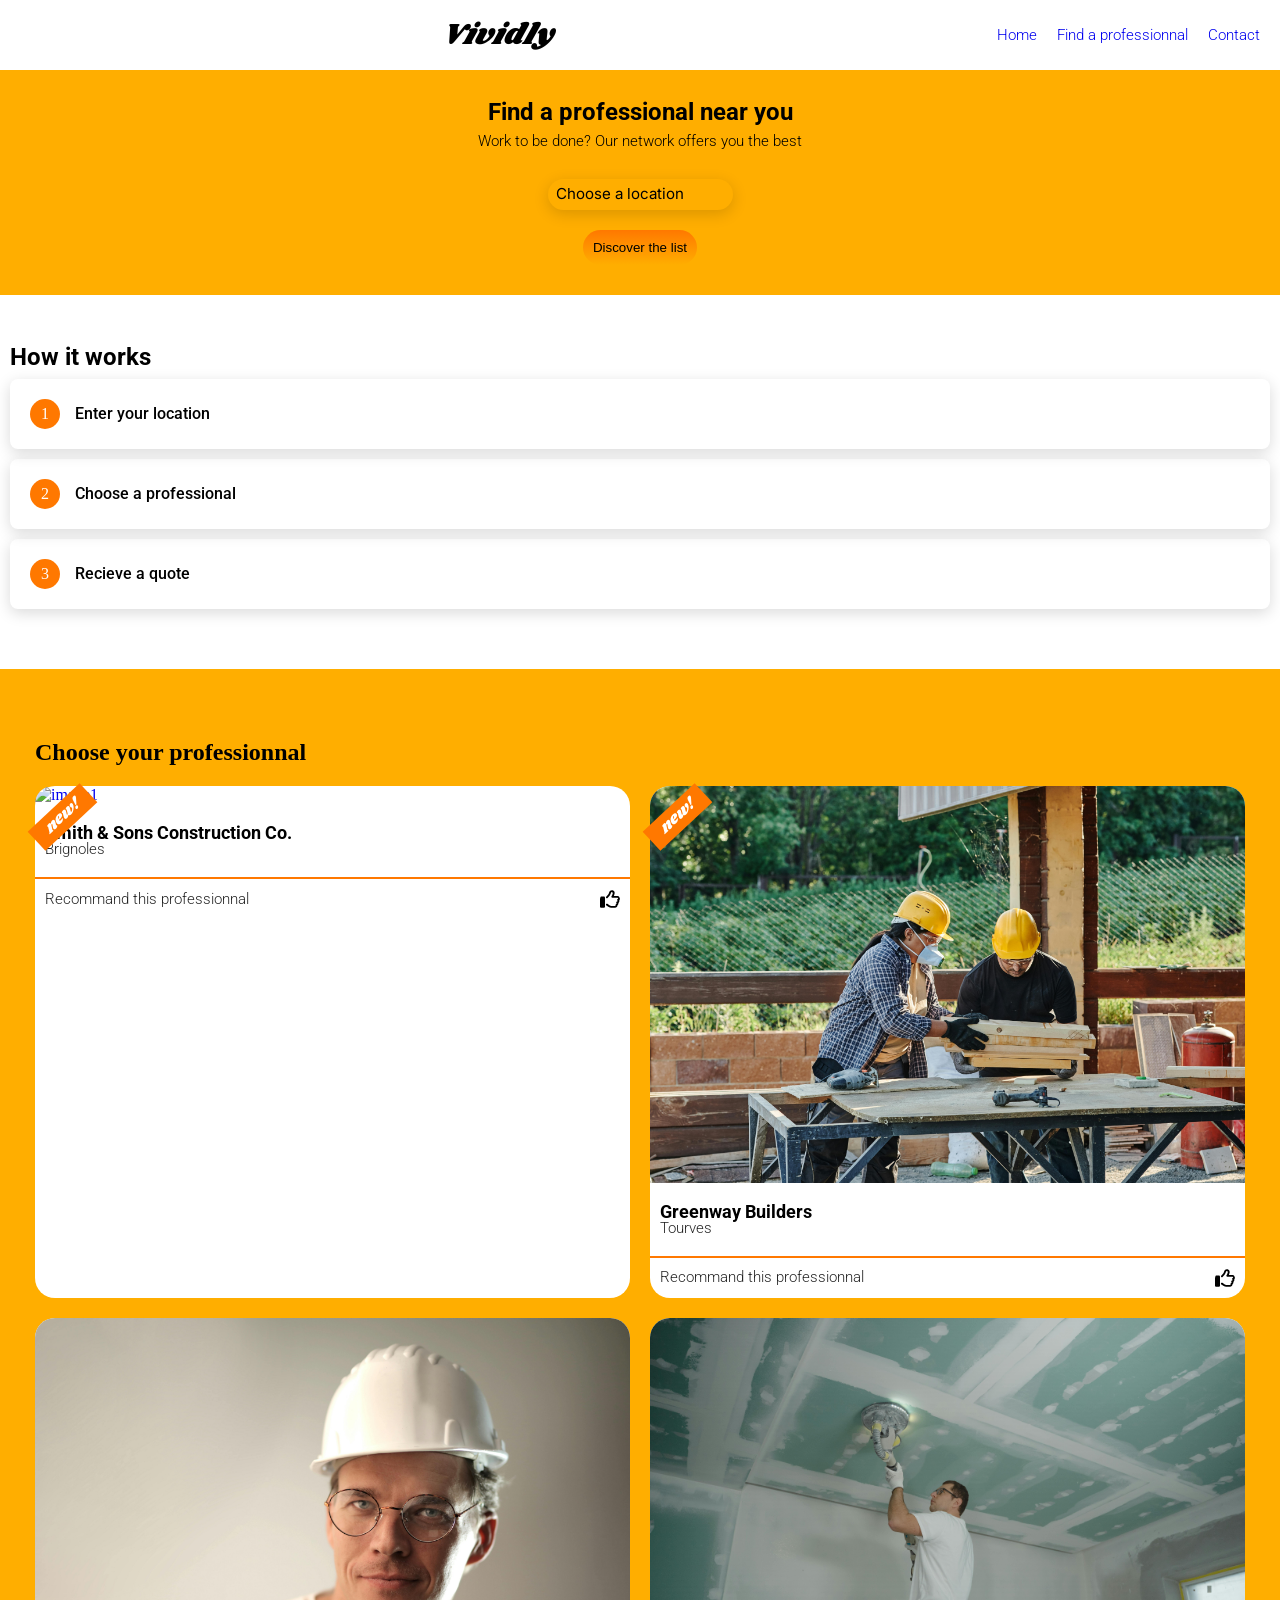
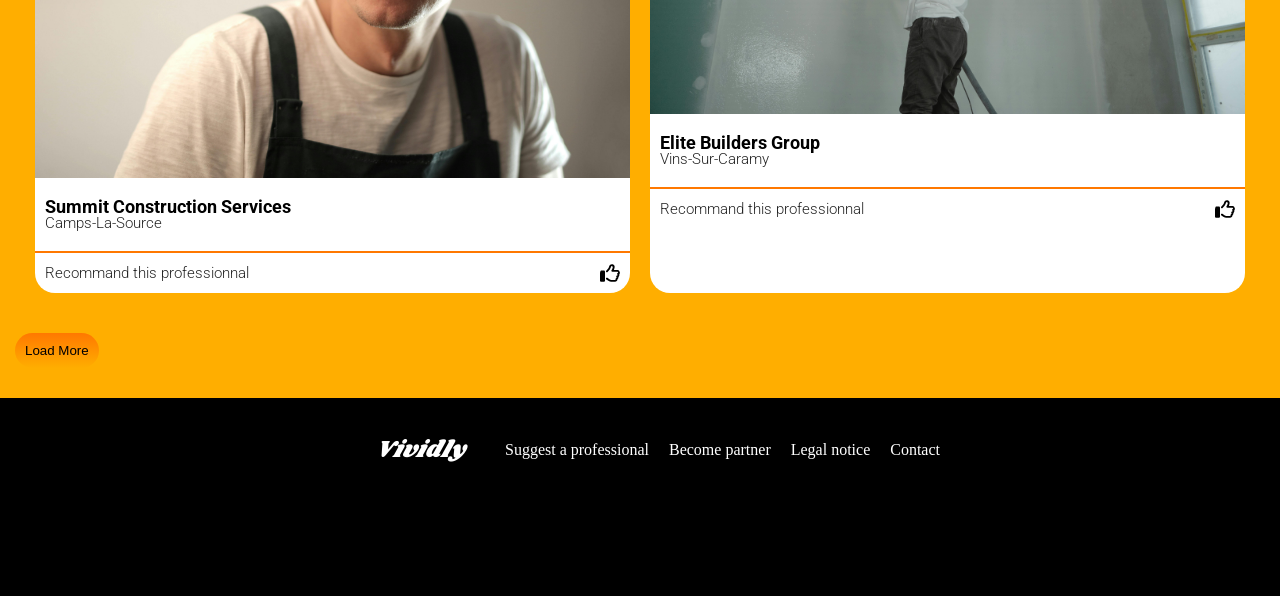
==== commit 0320830e: "fix:new" ====
--- a/index.html
+++ b/index.html
@@ -82,12 +82,12 @@
             </form>
         </article>
     
-        <article>
+        <article class="art1">
             <a href="#">
                 <img class="imagsec3" src="img/img2sec2.jpg" alt="image2">
                 <div class="div2">
-                    <h3>Smith & Sons Construction Co.</h3>
-                    <p>Brignoles</p>
+                    <h3>Greenway Builders</h3>
+                    <p>Tourves</p>
                 </div>
             </a>
             <hr>
@@ -100,12 +100,12 @@
             </form>
         </article>
     
-        <article>
+        <article class="art2">
             <a href="#">
                 <img class="imagsec3" src="img/img3sec2.jpg" alt="image3">
                 <div class="div2">
-                    <h3>Smith & Sons Construction Co.</h3>
-                    <p>Brignoles</p>
+                    <h3>Summit Construction Services</h3>
+                    <p>Camps-La-Source</p>
                 </div>
             </a>
             <hr>
@@ -122,8 +122,8 @@
             <a href="#">
                 <img class="imagsec3" src="img/constructeur4.jpg" alt="image3">
                 <div class="div2">
-                    <h3>Smith & Sons Construction Co.</h3>
-                    <p>Brignoles</p>
+                    <h3>Elite Builders Group</h3>
+                    <p>Vins-Sur-Caramy</p>
                 </div>
             </a>
             <hr>
@@ -136,7 +136,7 @@
             </form>
         </article>
     </div>
-     <button type="submit">Discover the list</button>
+     <button type="submit">Load More</button>
 
 
 </section>
--- a/css/style.css
+++ b/css/style.css
@@ -1,6 +1,6 @@
 *{
     margin: 0;
-     padding: 0;
+     /* padding: 0; */
     box-sizing: border-box;
 }
 :root{
@@ -198,11 +198,35 @@
     max-width: 1440px;
     margin: auto;
     background-color: var(--color3);
-    
+    padding: 30px 15px;
+    
+}
+#section3 article:nth-child(1):after,
+#section3 article:nth-child(2):after{
+    position: absolute;
+    content: "new!";
+    left: -8px;
+    top:18px;
+    font-family: "Shrikhand",sans-serif;
+    font-weight: 400;
+    font-style: Italic;
+    font-size: 16px;
+    line-height: 100%;
+    letter-spacing: 0;
+    vertical-align: middle;
+    transform: rotate(317deg);
+    color: var(--color5);
+    border: var(--color3);
+    border-color: var(--color2);
+    background-color: var(--color2);
+    padding-top:5px;
+    padding-bottom: 5px;
+    padding-left: 15px;
+    padding-right: 15px;
+
+
 }
 #div1{
-    /* display: grid;
-    grid-template-columns: 1fr; */
   display: grid;
     grid-template-columns: repeat(auto-fit, minmax(250px, 1fr));
     gap: 20px;
@@ -213,6 +237,7 @@
     padding-top: 40px;
 }
 #section3 article{
+    position: relative;
     border-radius: 20px;
     height: auto;
     background-color: var(--color5);
@@ -231,8 +256,18 @@
     display: block; 
     object-fit: cover;
    border-top-left-radius: 20px;
-   border-top-right-radius:20px
-}
+   border-top-right-radius:20px;
+  
+}
+/* .new0{
+    position: absolute;
+    background: linear-gradient(to bottom, var(--color2), var(--color3));
+    border-radius: 20px;
+    padding: 10px;
+    border-style: none;
+
+    
+} */
 input[type="checkbox"]{
     display: none;
 }
@@ -283,6 +318,7 @@
 
 }
 footer div{
+    display: grid;
     align-items: center;
     padding-top: 40px;
 }
@@ -343,4 +379,17 @@
     color: var(--color4);
 
 }
-}
+footer div{
+    display: flex;
+    align-items: center;
+    text-align: center;
+    justify-content: center;
+}
+footer ul{
+    display: flex;
+    gap: 20px;
+}
+footer .header1{
+    padding-bottom: 0;
+}
+}
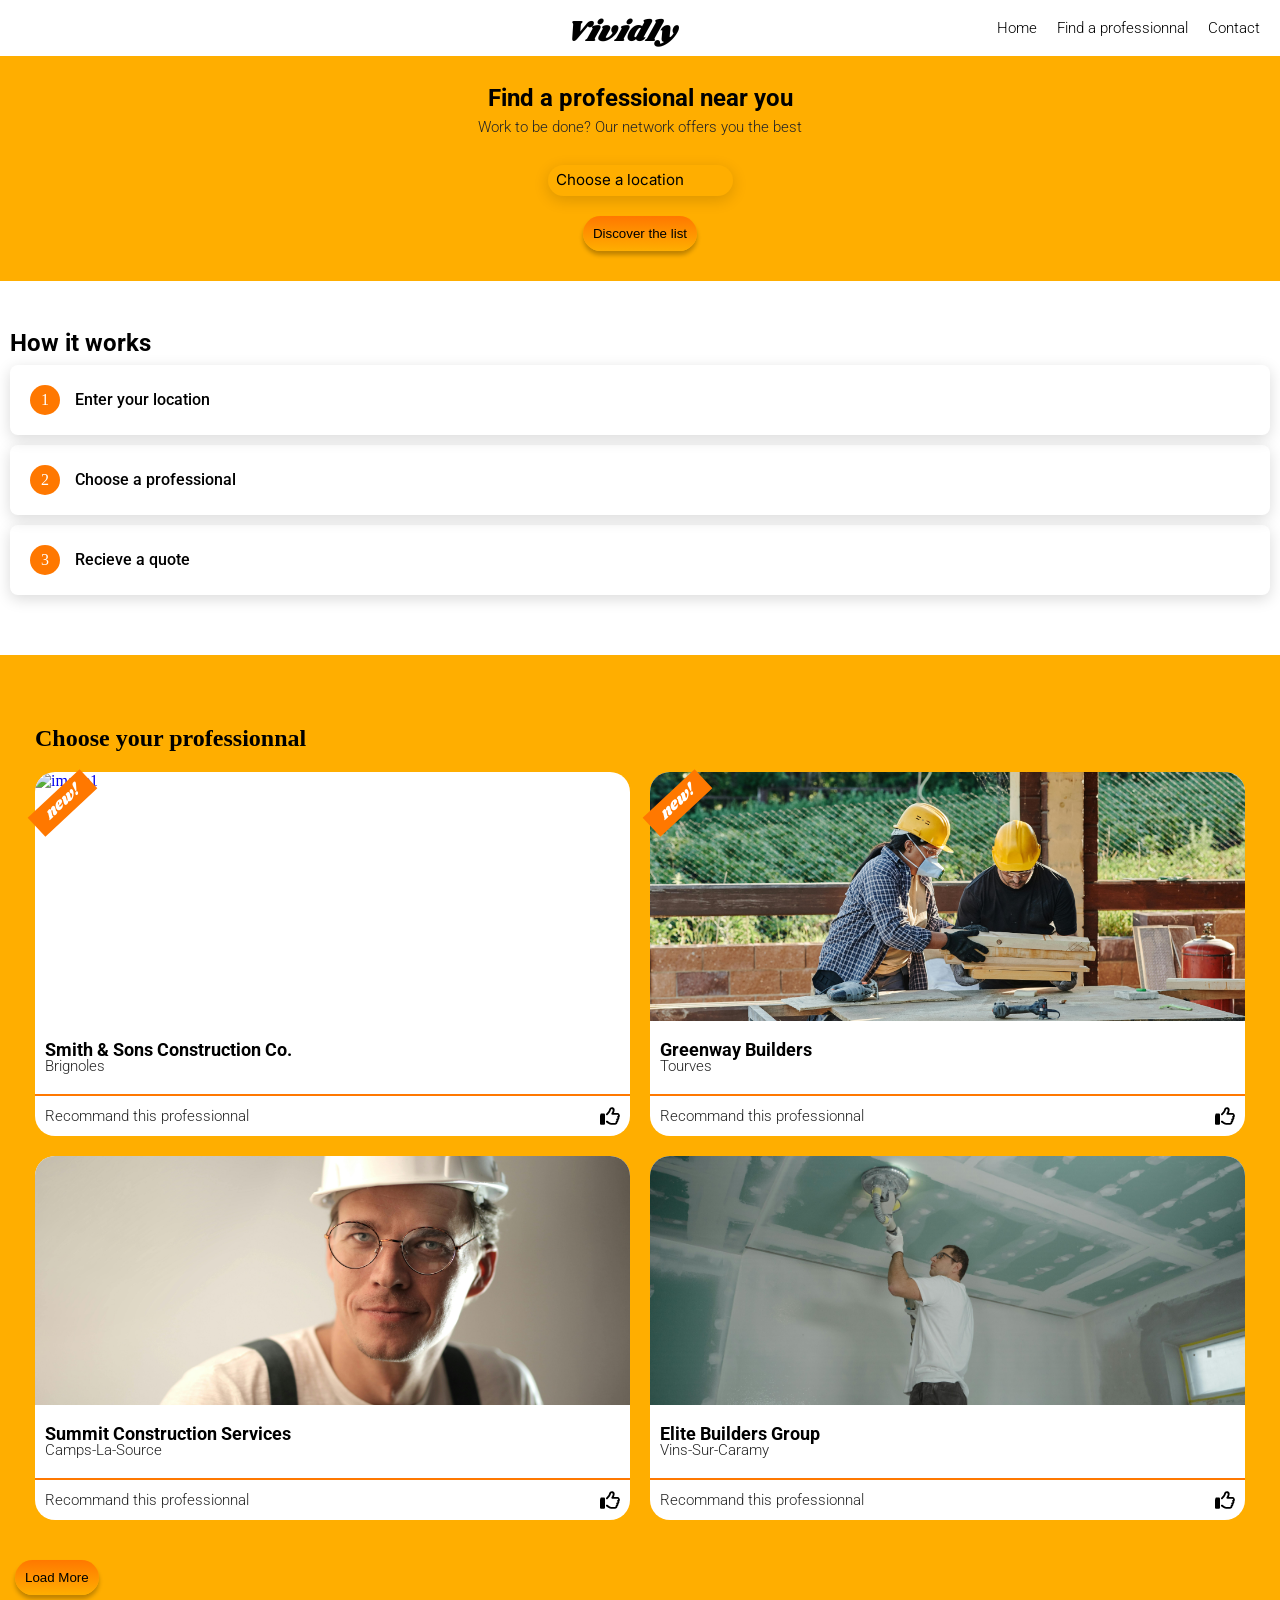
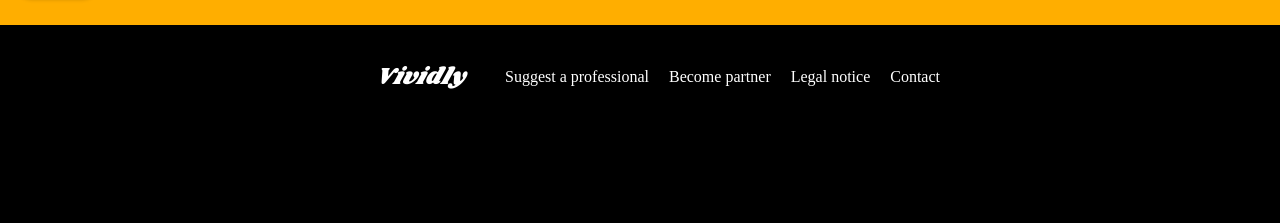
==== commit 7208c05a: "fix:done" ====
--- a/index.html
+++ b/index.html
@@ -24,9 +24,9 @@
         </a>
         <nav>
             <ul>
-                <li><a href="#">Home</a></li>
-                 <li><a href="#">Find a professionnal</a></li>
-                  <li><a href="#">Contact</a></li>
+                <li><a href="/">Home</a></li>
+                 <li><a href="#section1">Find a professionnal</a></li>
+                  <li><a href="page2.html#section4">Contact</a></li>
             </ul>
         </nav>
         <i id="burgerMenu" class="fa-solid fa-bars"></i>
@@ -65,7 +65,7 @@
     <div id="div1">
 
         <article>
-            <a href="#">
+            <a href="page2.html">
                 <img class="imagsec3" src="img/img1sec2.jpg" alt="image1">
                 <div class="div2">
                     <h3>Smith & Sons Construction Co.</h3>
@@ -143,13 +143,15 @@
 
     </main>
     <footer>
-        <div>    
-            <h2 class="header1">Vividly</h2>
+        <div>
+            <a href="#">
+                <h2 class="header1">Vividly</h2>
+            </a>    
             <ul>
                <li><a href="#">Suggest a professional</a></li>
                <li><a href="#">Become partner</a></li>
                <li><a href="#">Legal notice</a></li>
-               <li><a href="#">Contact</a></li>
+               <li><a href="page2.html#section4">Contact</a></li>
             </ul>
         </div>
     </footer>
--- a/css/style.css
+++ b/css/style.css
@@ -1,7 +1,7 @@
 *{
     margin: 0;
-     /* padding: 0; */
     box-sizing: border-box;
+    scroll-behavior: smooth;
 }
 :root{
    --color1: #252525 ;
@@ -36,6 +36,7 @@
     width: fit-content;
     justify-self: center;
     margin-top: 20px;
+    box-shadow: 0 4px 4px 0 rgba(0, 0, 0, 0.25);
 }
 
 /* HEADER */
@@ -45,7 +46,7 @@
     gap: 50px;
     align-items: center;
     padding: 20px;
-  
+    position: relative;
 } 
  #cookie{
     color: var(--color5);
@@ -134,10 +135,9 @@
 
 /* SECTION 2 */
 #section2{
-    /* width: 100%; */
+
     max-width: 1440px;
     margin: auto;
-    /* height: 271px; */
     margin: 10px;
 }
 #section2 h2{
@@ -236,38 +236,34 @@
     padding-left: 20px;
     padding-top: 40px;
 }
-#section3 article{
+ article{
     position: relative;
     border-radius: 20px;
     height: auto;
     background-color: var(--color5);
 }
-#section3 article form{
+ article form{
     display: flex;
     align-items: center;
     justify-content: space-between;
     padding: 10px;
 }
-#section3 article form p{
+ article form p{
     margin: 0;
 }
-#section3 img{
+img{
     width: 100%;
     display: block; 
     object-fit: cover;
    border-top-left-radius: 20px;
    border-top-right-radius:20px;
   
-}
-/* .new0{
-    position: absolute;
-    background: linear-gradient(to bottom, var(--color2), var(--color3));
-    border-radius: 20px;
-    padding: 10px;
-    border-style: none;
-
-    
-} */
+  
+}
+.imagsec3{
+     height: 249px;
+}
+
 input[type="checkbox"]{
     display: none;
 }
@@ -283,7 +279,7 @@
     padding-left: 10px;
     padding-top: 20px;
 }
-#section3 h3{
+h3{
     font-family: "Roboto",sans-serif;;
     font-size: 18px;
     line-height: 100%;
@@ -293,7 +289,7 @@
 
 
 }
-#section3 p{
+ p{
     font-family: "Roboto",sans-serif;
     font-weight: 300;
     font-size: 15px;
@@ -310,6 +306,8 @@
     margin-top: 20px;
 }
 
+
+
 /* FOOTER */
 footer{
     margin: auto;
@@ -355,6 +353,11 @@
     
 } 
 @media screen and (min-width: 1024px) {
+        .header0{
+    position: absolute;
+    transform: translateX(60%);
+    top: 17px;
+    }
     #div1 {
         grid-template-columns: 1fr 1fr;
     }
@@ -379,6 +382,9 @@
     color: var(--color4);
 
 }
+nav a{
+      color: var(--color4)
+}
 footer div{
     display: flex;
     align-items: center;
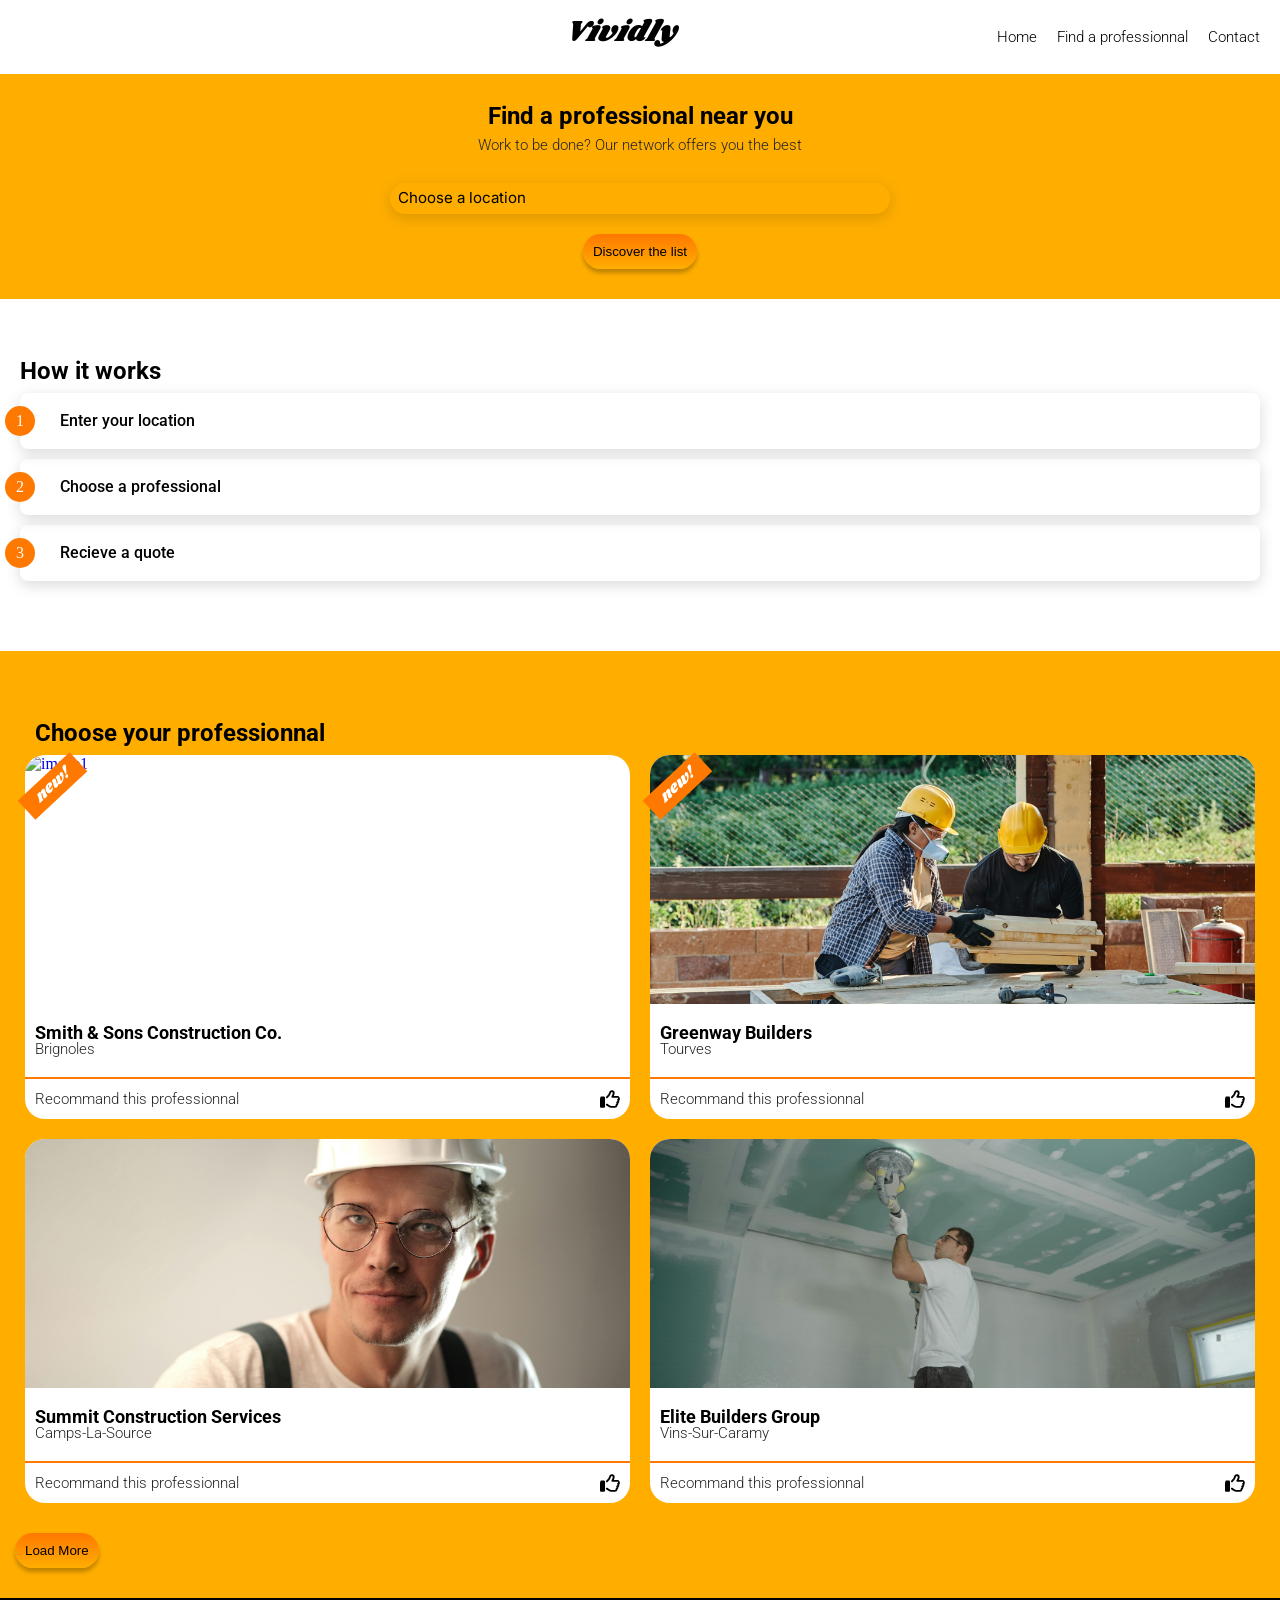
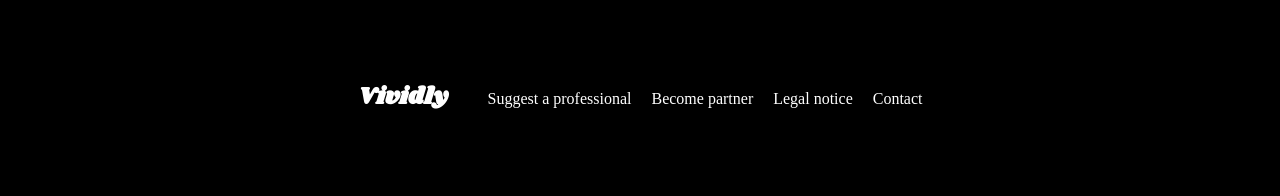
==== commit 4a9af597: "fix:done" ====
--- a/index.html
+++ b/index.html
@@ -17,10 +17,13 @@
     <link rel="stylesheet" href="https://cdnjs.cloudflare.com/ajax/libs/font-awesome/6.5.0/css/all.min.css">
 </head>
 <body>
+    <div class="load0">
+        <div class="loader"></div>
+    </div>
     <header>
         <i id="cookie" class="fa-solid fa-cookie"></i>
         <a href="/">
-            <p class="header0">Vividly</p>
+            <h1 class="header0">Vividly</h1>
         </a>
         <nav>
             <ul>
@@ -83,7 +86,7 @@
         </article>
     
         <article class="art1">
-            <a href="#">
+            <a href="page3.html">
                 <img class="imagsec3" src="img/img2sec2.jpg" alt="image2">
                 <div class="div2">
                     <h3>Greenway Builders</h3>
@@ -101,7 +104,7 @@
         </article>
     
         <article class="art2">
-            <a href="#">
+            <a href="page4.html">
                 <img class="imagsec3" src="img/img3sec2.jpg" alt="image3">
                 <div class="div2">
                     <h3>Summit Construction Services</h3>
@@ -119,7 +122,7 @@
         </article>
         
         <article>
-            <a href="#">
+            <a href="page5.html">
                 <img class="imagsec3" src="img/constructeur4.jpg" alt="image3">
                 <div class="div2">
                     <h3>Elite Builders Group</h3>
--- a/css/style.css
+++ b/css/style.css
@@ -14,6 +14,34 @@
     max-width:1440px ;
     margin: auto;
 }
+.load0{
+    position: fixed;
+    top: 0;
+    left: 0;
+    background-color: var(--color3);
+    height: 100%;
+    width: 100%;
+    z-index: 9999;
+    animation: hideLoader 5s forwards ;
+    display: flex;
+    justify-content: center;
+    align-items: center;
+
+}
+@keyframes hideLoader{to{
+    opacity: 0;
+    visibility: hidden;
+}}
+
+.loader {
+  width: 50px;
+  aspect-ratio: 1;
+  border-radius: 50%;
+  border: 8px solid lightblue;
+  border-right-color: orange;
+  animation: l2 1s infinite linear;
+}
+@keyframes l2 {to{transform: rotate(1turn)}}
 
 a{
     text-decoration: none;
@@ -47,6 +75,7 @@
     align-items: center;
     padding: 20px;
     position: relative;
+    height: 74px;
 } 
  #cookie{
     color: var(--color5);
@@ -119,7 +148,7 @@
     max-width: 500px;
     justify-content: center;
     margin-top: 20px;
-    width: stretch;
+    width: 100%;
   
 }
 ::placeholder{
@@ -138,7 +167,7 @@
 
     max-width: 1440px;
     margin: auto;
-    margin: 10px;
+    margin: 20px;
 }
 #section2 h2{
     font-family: "Roboto",sans-serif;
@@ -155,13 +184,15 @@
     display: flex;
     align-items: center;
     gap: 15px;
-    /* width: 100%;
-    max-width: 600px; */
     margin: 10px auto;
     margin-bottom: 10px;
     box-shadow:0px 4px 15px rgba(0, 0, 0, 0.15);
     border-radius: 8px;
-    padding: 20px;
+     padding: 20px 20px 20px 40px;
+      position: relative; 
+    display: flex;
+    align-items: center;
+    padding: 20px 20px 20px 40px;
 }
 
 #section2 ul{
@@ -182,6 +213,9 @@
 
 } 
 #section2 span{
+    position: absolute;
+    left: -15px; 
+    
     background-color: var(--color2);
     color: var(--color5);
     border-radius: 50%;
@@ -230,11 +264,18 @@
   display: grid;
     grid-template-columns: repeat(auto-fit, minmax(250px, 1fr));
     gap: 20px;
-    padding: 20px;
+    padding: 10px;
 }
 #section3 h2{
+    font-family: "Roboto",sans-serif;
+    font-weight: 700;
+    font-size: 24px;
+    line-height: 100%;
+    letter-spacing: 0;
+    vertical-align: middle;
     padding-left: 20px;
     padding-top: 40px;
+
 }
  article{
     position: relative;
@@ -309,38 +350,40 @@
 
 
 /* FOOTER */
-footer{
-    margin: auto;
+footer {
     background-color: var(--color4);
     height: 198px;
 
-}
-footer div{
-    display: grid;
-    align-items: center;
-    padding-top: 40px;
-}
-.header1{
-   font-family: "Shrikhand",sans-serif;
-    font-weight: 400;
-    font-style: Italic;
-    font-size: 24px;
-    line-height: 100%;
-    letter-spacing: 0;
-    vertical-align: middle;
+    display: flex;
+    align-items: center;
+    padding: 30px;
+   
+}
+
+footer div {
+    display: flex;
+    flex-direction: column;
+    align-items: stretch; 
+    gap: 20px;
+}
+
+.header1 {
+    font-family: "Shrikhand", sans-serif;
+    margin: 0;
+    line-height: 1;
     color: var(--color5);
-    padding-left: 35px;
-    padding-bottom: 30px;
-}
-footer div ul li{
-    list-style: none;
-
-}
-
-footer div ul li a {
-    text-decoration: none;
+}
+
+footer ul {
+    display: flex;
+    flex-direction: column;
+    gap: 10px;
+    padding: 0;
+    width: 100%;
+}
+
+footer ul li a {
     color: var(--color5);
-    
 }
 
  @media screen and (min-width:768px) {
@@ -353,11 +396,12 @@
     
 } 
 @media screen and (min-width: 1024px) {
-        .header0{
+    .header0{
     position: absolute;
     transform: translateX(60%);
     top: 17px;
     }
+    
     #div1 {
         grid-template-columns: 1fr 1fr;
     }
@@ -385,17 +429,19 @@
 nav a{
       color: var(--color4)
 }
-footer div{
-    display: flex;
-    align-items: center;
-    text-align: center;
-    justify-content: center;
-}
-footer ul{
-    display: flex;
-    gap: 20px;
-}
-footer .header1{
-    padding-bottom: 0;
-}
-}
+footer{
+     justify-content: center;
+}
+  footer div {
+        flex-direction: row;      
+        align-items: baseline;   
+        justify-content: center;
+        gap: 40px;
+    }
+
+    footer ul {
+        flex-direction: row;
+        gap: 20px;
+    }
+}
+
